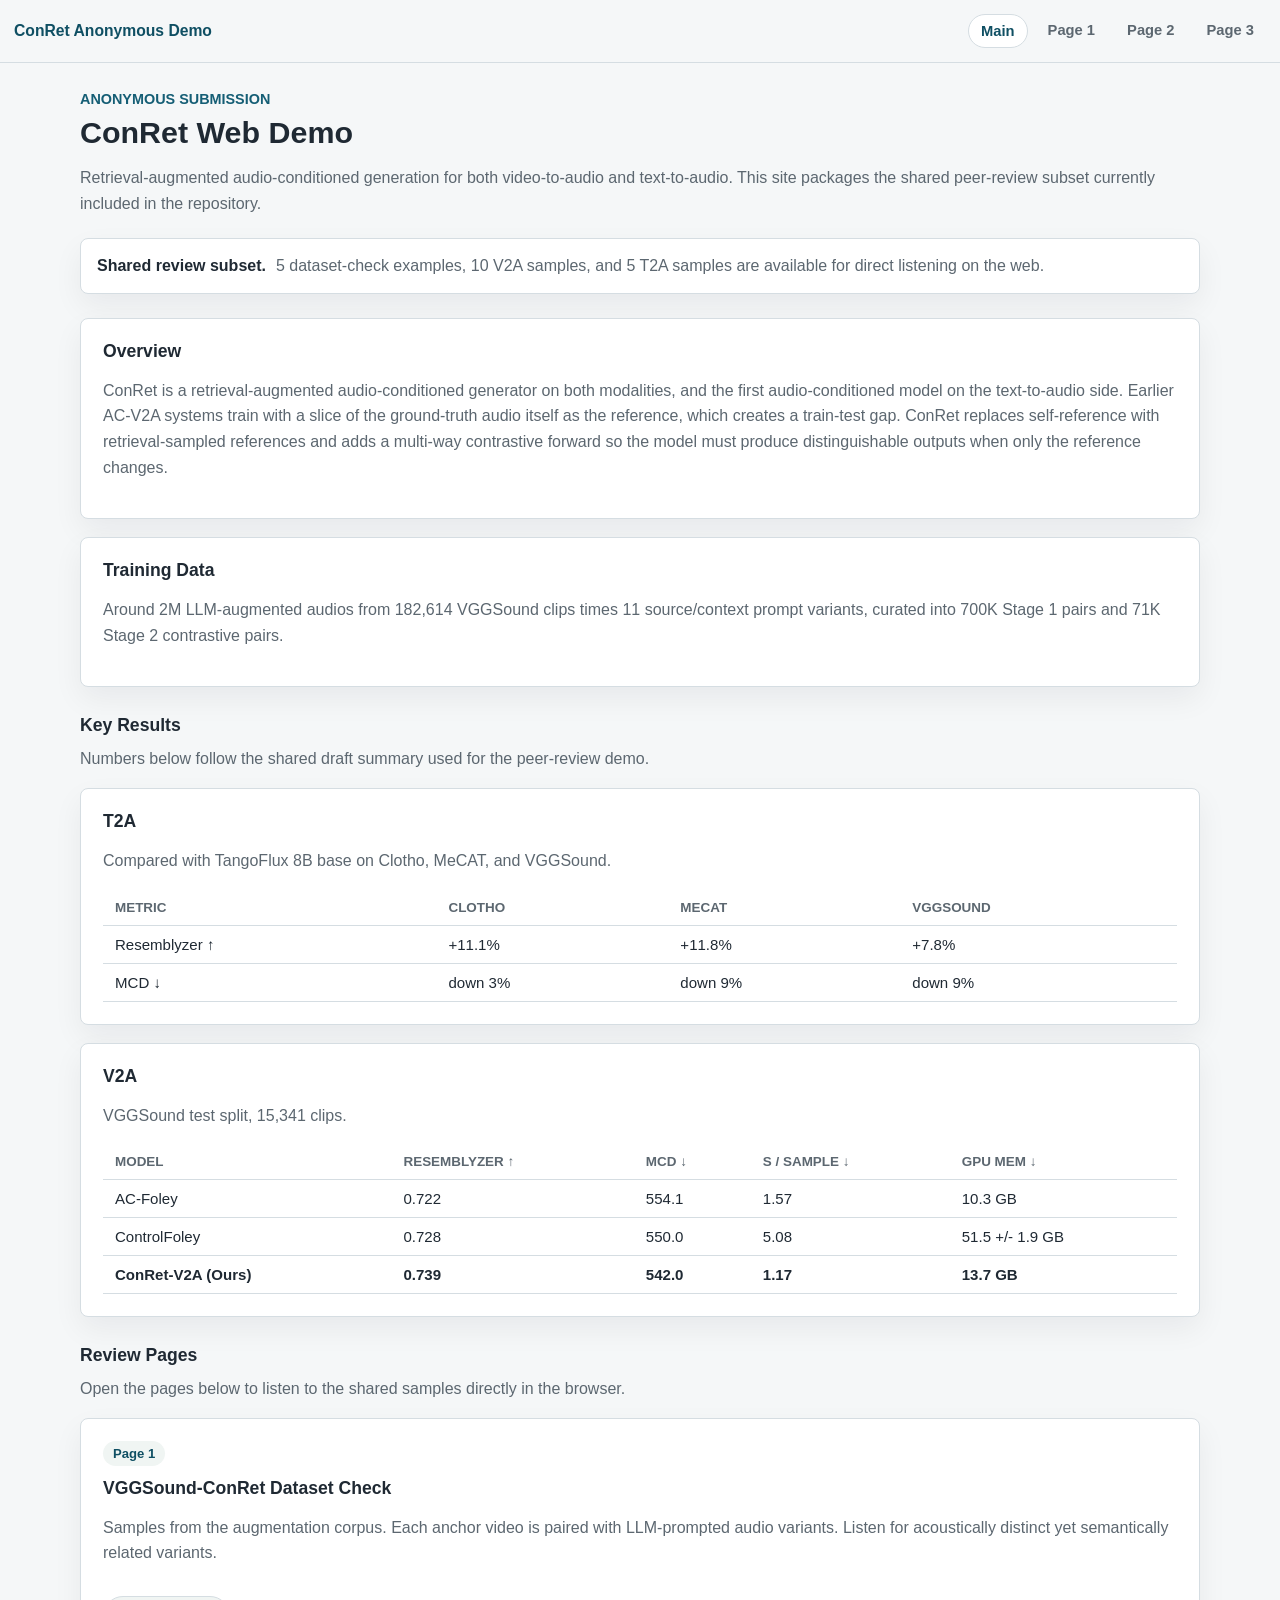
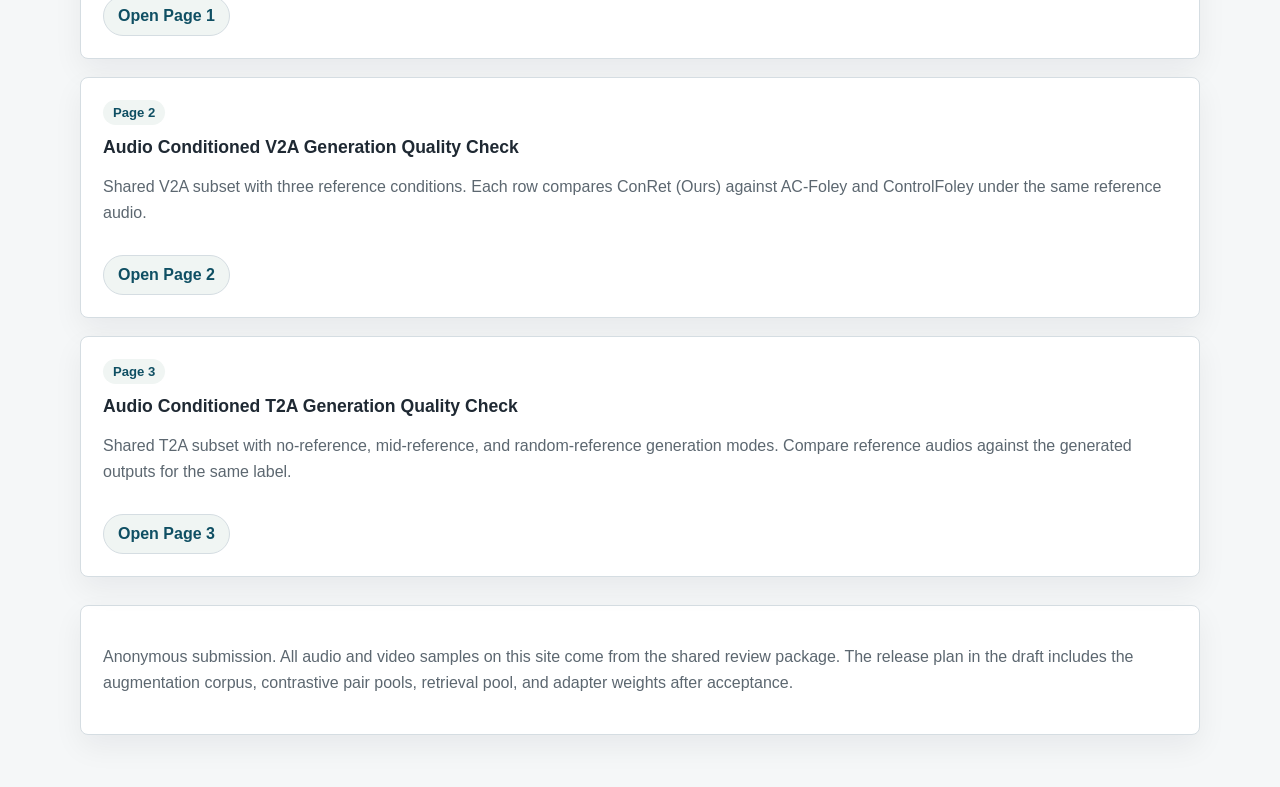
==== index.html @ dedebc04 "Refine scores and ConRet labels" ====
<!DOCTYPE html>
<html lang="en">
<head>
  <meta charset="UTF-8">
  <meta name="viewport" content="width=device-width, initial-scale=1.0">
  <title>ConRet Web Demo</title>
  <link rel="stylesheet" href="styles.css">
</head>
<body class="landing-page">
  <div class="site-shell">
    <header class="site-header">
      <div class="site-header-inner">
        <a class="brand-link" href="index.html">ConRet Anonymous Demo</a>
        <nav class="site-nav" aria-label="Main navigation">
          <a class="is-active" href="index.html">Main</a>
          <a href="page1.html">Page 1</a>
          <a href="page2.html">Page 2</a>
          <a href="page3.html">Page 3</a>
        </nav>
      </div>
    </header>

    <main class="landing-main">
      <section class="landing-hero">
        <p class="page-kicker">Anonymous Submission</p>
        <h1>ConRet Web Demo</h1>
        <p class="hero-copy">
          Retrieval-augmented audio-conditioned generation for both video-to-audio and text-to-audio.
          This site packages the shared peer-review subset currently included in the repository.
        </p>
      </section>

      <section class="notice-band">
        <strong>Shared review subset.</strong>
        <span>5 dataset-check examples, 10 V2A samples, and 5 T2A samples are available for direct listening on the web.</span>
      </section>

      <section class="landing-grid">
        <article class="info-panel">
          <h2>Overview</h2>
          <p>
            ConRet is a retrieval-augmented audio-conditioned generator on both modalities, and the first
            audio-conditioned model on the text-to-audio side. Earlier AC-V2A systems train with a slice of
            the ground-truth audio itself as the reference, which creates a train-test gap. ConRet replaces
            self-reference with retrieval-sampled references and adds a multi-way contrastive forward so the
            model must produce distinguishable outputs when only the reference changes.
          </p>
        </article>

        <article class="info-panel">
          <h2>Training Data</h2>
          <p>
            Around 2M LLM-augmented audios from 182,614 VGGSound clips times 11 source/context prompt variants,
            curated into 700K Stage 1 pairs and 71K Stage 2 contrastive pairs.
          </p>
        </article>
      </section>

      <section class="results-section">
        <div class="section-head">
          <h2>Key Results</h2>
          <p>Numbers below follow the shared draft summary used for the peer-review demo.</p>
        </div>

        <div class="results-grid">
          <article class="result-panel">
            <h3>T2A</h3>
            <p class="section-note">Compared with TangoFlux 8B base on Clotho, MeCAT, and VGGSound.</p>
            <div class="table-wrap">
              <table>
                <thead>
                  <tr>
                    <th>Metric</th>
                    <th>Clotho</th>
                    <th>MeCAT</th>
                    <th>VGGSound</th>
                  </tr>
                </thead>
                <tbody>
                  <tr>
                    <td>Resemblyzer ↑</td>
                    <td>+11.1%</td>
                    <td>+11.8%</td>
                    <td>+7.8%</td>
                  </tr>
                  <tr>
                    <td>MCD ↓</td>
                    <td>down 3%</td>
                    <td>down 9%</td>
                    <td>down 9%</td>
                  </tr>
                </tbody>
              </table>
            </div>
          </article>

          <article class="result-panel">
            <h3>V2A</h3>
            <p class="section-note">VGGSound test split, 15,341 clips.</p>
            <div class="table-wrap">
              <table>
                <thead>
                  <tr>
                    <th>Model</th>
                    <th>Resemblyzer ↑</th>
                    <th>MCD ↓</th>
                    <th>s / sample ↓</th>
                    <th>GPU mem ↓</th>
                  </tr>
                </thead>
                <tbody>
                  <tr>
                    <td>AC-Foley</td>
                    <td>0.722</td>
                    <td>554.1</td>
                    <td>1.57</td>
                    <td>10.3 GB</td>
                  </tr>
                  <tr>
                    <td>ControlFoley</td>
                    <td>0.728</td>
                    <td>550.0</td>
                    <td>5.08</td>
                    <td>51.5 +/- 1.9 GB</td>
                  </tr>
                  <tr>
                    <td><strong>ConRet-V2A (Ours)</strong></td>
                    <td><strong>0.739</strong></td>
                    <td><strong>542.0</strong></td>
                    <td><strong>1.17</strong></td>
                    <td><strong>13.7 GB</strong></td>
                  </tr>
                </tbody>
              </table>
            </div>
          </article>
        </div>
      </section>

      <section class="pages-section">
        <div class="section-head">
          <h2>Review Pages</h2>
          <p>Open the pages below to listen to the shared samples directly in the browser.</p>
        </div>

        <div class="page-card-grid">
          <article class="page-card">
            <span class="panel-tag">Page 1</span>
            <h3>VGGSound-ConRet Dataset Check</h3>
            <p>
              Samples from the augmentation corpus. Each anchor video is paired with LLM-prompted audio variants.
              Listen for acoustically distinct yet semantically related variants.
            </p>
            <a class="demo-link" href="page1.html">Open Page 1</a>
          </article>

          <article class="page-card">
            <span class="panel-tag">Page 2</span>
            <h3>Audio Conditioned V2A Generation Quality Check</h3>
            <p>
              Shared V2A subset with three reference conditions. Each row compares ConRet (Ours) against
              AC-Foley and ControlFoley under the same reference audio.
            </p>
            <a class="demo-link" href="page2.html">Open Page 2</a>
          </article>

          <article class="page-card">
            <span class="panel-tag">Page 3</span>
            <h3>Audio Conditioned T2A Generation Quality Check</h3>
            <p>
              Shared T2A subset with no-reference, mid-reference, and random-reference generation modes.
              Compare reference audios against the generated outputs for the same label.
            </p>
            <a class="demo-link" href="page3.html">Open Page 3</a>
          </article>
        </div>
      </section>

      <section class="footnote-section">
        <p>
          Anonymous submission. All audio and video samples on this site come from the shared review package.
          The release plan in the draft includes the augmentation corpus, contrastive pair pools, retrieval pool,
          and adapter weights after acceptance.
        </p>
      </section>
    </main>
  </div>
</body>
</html>
---- styles.css ----
:root {
  --bg: #f5f7f8;
  --surface: #ffffff;
  --surface-soft: #f0f5f3;
  --surface-alt: #fbf7f0;
  --text: #1f2933;
  --muted: #5c6770;
  --line: #d5dde2;
  --accent: #155e75;
  --accent-strong: #0f4f63;
  --ref-tint: #eef6f1;
  --gen-tint: #fcf5ea;
  --shadow: 0 12px 30px rgba(15, 23, 32, 0.06);
  --radius: 8px;
  --page-width: 1420px;
  --landing-width: 1120px;
}

* {
  box-sizing: border-box;
}

body {
  margin: 0;
  background: var(--bg);
  color: var(--text);
  font-family: Inter, "Segoe UI", Arial, sans-serif;
}

a {
  color: inherit;
}

.site-shell {
  min-height: 100vh;
}

.site-header {
  border-bottom: 1px solid var(--line);
  background: rgba(245, 247, 248, 0.97);
}

.site-header-inner {
  width: min(var(--page-width), calc(100vw - 28px));
  margin: 0 auto;
  display: flex;
  align-items: center;
  justify-content: space-between;
  gap: 16px;
  padding: 14px 0;
}

.brand-link {
  text-decoration: none;
  font-size: 0.98rem;
  font-weight: 700;
  color: var(--accent-strong);
}

.site-nav {
  display: flex;
  gap: 8px;
  flex-wrap: wrap;
}

.site-nav a {
  text-decoration: none;
  padding: 8px 12px;
  border-radius: 999px;
  color: var(--muted);
  font-size: 0.92rem;
  font-weight: 600;
}

.site-nav a.is-active {
  background: var(--surface);
  color: var(--accent-strong);
  border: 1px solid var(--line);
}

.landing-main {
  width: min(var(--landing-width), calc(100vw - 28px));
  margin: 0 auto;
  padding: 28px 0 52px;
}

.landing-hero h1,
.page-intro h1 {
  margin: 8px 0 0;
  font-size: clamp(1.9rem, 2vw, 2.5rem);
  line-height: 1.12;
}

.page-kicker {
  margin: 0;
  color: var(--accent);
  font-size: 0.9rem;
  font-weight: 700;
  text-transform: uppercase;
}

.hero-copy,
.page-description,
.section-head p,
.info-panel p,
.page-card p,
.footnote-section p,
.notice-band span,
.section-note {
  color: var(--muted);
  line-height: 1.6;
}

.notice-band {
  display: flex;
  gap: 10px;
  align-items: baseline;
  padding: 14px 16px;
  margin-top: 22px;
  border: 1px solid var(--line);
  border-radius: var(--radius);
  background: var(--surface);
  box-shadow: var(--shadow);
}

.landing-grid,
.page-card-grid,
.results-grid {
  display: grid;
  gap: 18px;
}

.landing-grid {
  grid-template-columns: 1fr;
  margin-top: 24px;
}

.info-panel,
.result-panel,
.page-card,
.footnote-section {
  padding: 22px;
  border: 1px solid var(--line);
  border-radius: var(--radius);
  background: var(--surface);
  box-shadow: var(--shadow);
}

.info-panel h2,
.section-head h2,
.result-panel h3,
.page-card h3,
.audio-group-head h3 {
  margin: 0 0 10px;
  font-size: 1.1rem;
}

.results-section,
.pages-section,
.footnote-section {
  margin-top: 28px;
}

.section-head {
  margin-bottom: 16px;
}

.section-head p {
  margin: 0;
}

.results-grid {
  grid-template-columns: 1fr;
}

.table-wrap {
  overflow-x: auto;
}

table {
  width: 100%;
  border-collapse: collapse;
  font-size: 0.94rem;
}

th,
td {
  text-align: left;
  padding: 10px 12px;
  border-bottom: 1px solid var(--line);
}

th {
  color: var(--muted);
  font-size: 0.84rem;
  text-transform: uppercase;
}

.page-card-grid {
  grid-template-columns: 1fr;
}

.panel-tag {
  display: inline-flex;
  align-items: center;
  justify-content: center;
  padding: 5px 10px;
  border-radius: 999px;
  background: var(--surface-soft);
  color: var(--accent-strong);
  font-size: 0.82rem;
  font-weight: 700;
  margin-bottom: 12px;
}

.demo-link {
  display: inline-flex;
  align-items: center;
  justify-content: center;
  margin-top: 14px;
  padding: 10px 14px;
  border-radius: 999px;
  border: 1px solid var(--line);
  background: var(--surface-soft);
  text-decoration: none;
  font-weight: 700;
  color: var(--accent-strong);
}

.detail-main {
  width: min(var(--page-width), calc(100vw - 28px));
  margin: 0 auto;
  padding: 22px 0 44px;
}

.page-intro {
  margin-bottom: 18px;
}

.sample-list {
  display: grid;
  gap: 18px;
}

.sample-block {
  padding: 18px;
  border: 1px solid var(--line);
  border-radius: var(--radius);
  background: var(--surface);
  box-shadow: var(--shadow);
}

.sample-head {
  margin-bottom: 14px;
}

.sample-index {
  display: inline-block;
  margin-bottom: 6px;
  color: var(--accent);
  font-size: 0.86rem;
  font-weight: 700;
  text-transform: uppercase;
}

.sample-title {
  margin: 0;
  font-size: 1.18rem;
}

.sample-subtitle {
  margin: 8px 0 0;
  color: var(--muted);
  line-height: 1.5;
}

.sample-grid {
  display: grid;
  gap: 12px;
}

.sample-scroll {
  overflow-x: auto;
  overflow-y: hidden;
  padding-bottom: 6px;
}

.v2a-compare {
  display: grid;
  grid-template-columns: 180px repeat(4, minmax(0, 1fr));
  gap: 12px;
  min-width: 1380px;
}

.v2a-head-spacer {
  min-height: 1px;
}

.matrix-head-cell {
  padding: 10px 12px;
  border: 1px solid var(--line);
  border-radius: var(--radius);
  background: var(--surface-soft);
  color: var(--accent-strong);
  font-size: 0.88rem;
  font-weight: 700;
  text-align: center;
}

.v2a-row-label {
  display: flex;
  align-items: center;
  justify-content: center;
  padding: 12px;
  border: 1px solid var(--line);
  border-radius: var(--radius);
  background: var(--surface-soft);
  color: var(--accent-strong);
  font-size: 0.9rem;
  font-weight: 700;
  text-align: center;
}

.grid-2 {
  grid-template-columns: repeat(2, minmax(0, 1fr));
  min-width: 720px;
}

.grid-3 {
  grid-template-columns: repeat(3, minmax(0, 1fr));
  min-width: 1020px;
}

.grid-4 {
  grid-template-columns: repeat(4, minmax(0, 1fr));
  min-width: 1120px;
}

.grid-3-wide {
  grid-template-columns: repeat(3, minmax(0, 1fr));
  min-width: 1020px;
}

.media-panel {
  padding: 14px;
  border: 1px solid var(--line);
  border-radius: var(--radius);
  background: #fcfdfd;
}

.media-panel.ref-panel {
  background: var(--ref-tint);
}

.media-panel.gen-panel {
  background: var(--gen-tint);
}

.media-panel strong {
  display: block;
  margin-top: 8px;
  font-size: 0.96rem;
}

.meta-list {
  display: grid;
  gap: 6px;
  margin-top: 10px;
}

.meta-row {
  font-size: 0.9rem;
  line-height: 1.45;
  color: var(--muted);
}

.meta-row span {
  color: var(--text);
  font-weight: 600;
}

.media-panel video,
.media-panel audio {
  display: block;
  width: 100%;
  margin-top: 12px;
  border-radius: 6px;
  background: #101417;
}

.media-panel video {
  aspect-ratio: 16 / 9;
  object-fit: contain;
}

.bare-media-cell {
  display: flex;
  align-items: center;
  justify-content: center;
}

.bare-media-cell audio,
.bare-media-cell video {
  margin-top: 0;
}

.piano-panel video {
  height: 188px;
}

.v2a-panel video {
  height: 144px;
}

.audio-group {
  margin-top: 16px;
}

.audio-group-head {
  display: flex;
  align-items: baseline;
  justify-content: space-between;
  gap: 12px;
  margin-bottom: 10px;
}

.audio-group-head p {
  margin: 0;
  color: var(--muted);
  font-size: 0.92rem;
}

.t2a-pair-list {
  display: grid;
  gap: 14px;
  min-width: 1040px;
}

.t2a-pair-row {
  display: grid;
  grid-template-columns: 180px minmax(0, 1fr) minmax(0, 1fr);
  gap: 12px;
  align-items: stretch;
}

.t2a-pair-label {
  display: flex;
  align-items: center;
  justify-content: center;
  padding: 12px;
  border: 1px solid var(--line);
  border-radius: var(--radius);
  background: var(--surface-soft);
  color: var(--accent-strong);
  font-size: 0.9rem;
  font-weight: 700;
  text-align: center;
}

.state-message {
  padding: 28px;
  border: 1px solid var(--line);
  border-radius: var(--radius);
  background: var(--surface);
  color: var(--muted);
  text-align: center;
}

.state-message.is-error {
  color: #a33f28;
  background: #fff6f0;
}

.empty-media {
  margin-top: 12px;
  padding: 12px;
  border-radius: 6px;
  background: #fff6ef;
  color: #9b572c;
  font-size: 0.9rem;
  line-height: 1.45;
}

@media (max-width: 760px) {
  .site-header-inner {
    flex-direction: column;
    align-items: flex-start;
  }

  .site-nav {
    width: 100%;
  }

  .site-nav a {
    flex: 1 1 auto;
    text-align: center;
  }

  .notice-band {
    flex-direction: column;
    align-items: flex-start;
  }
}
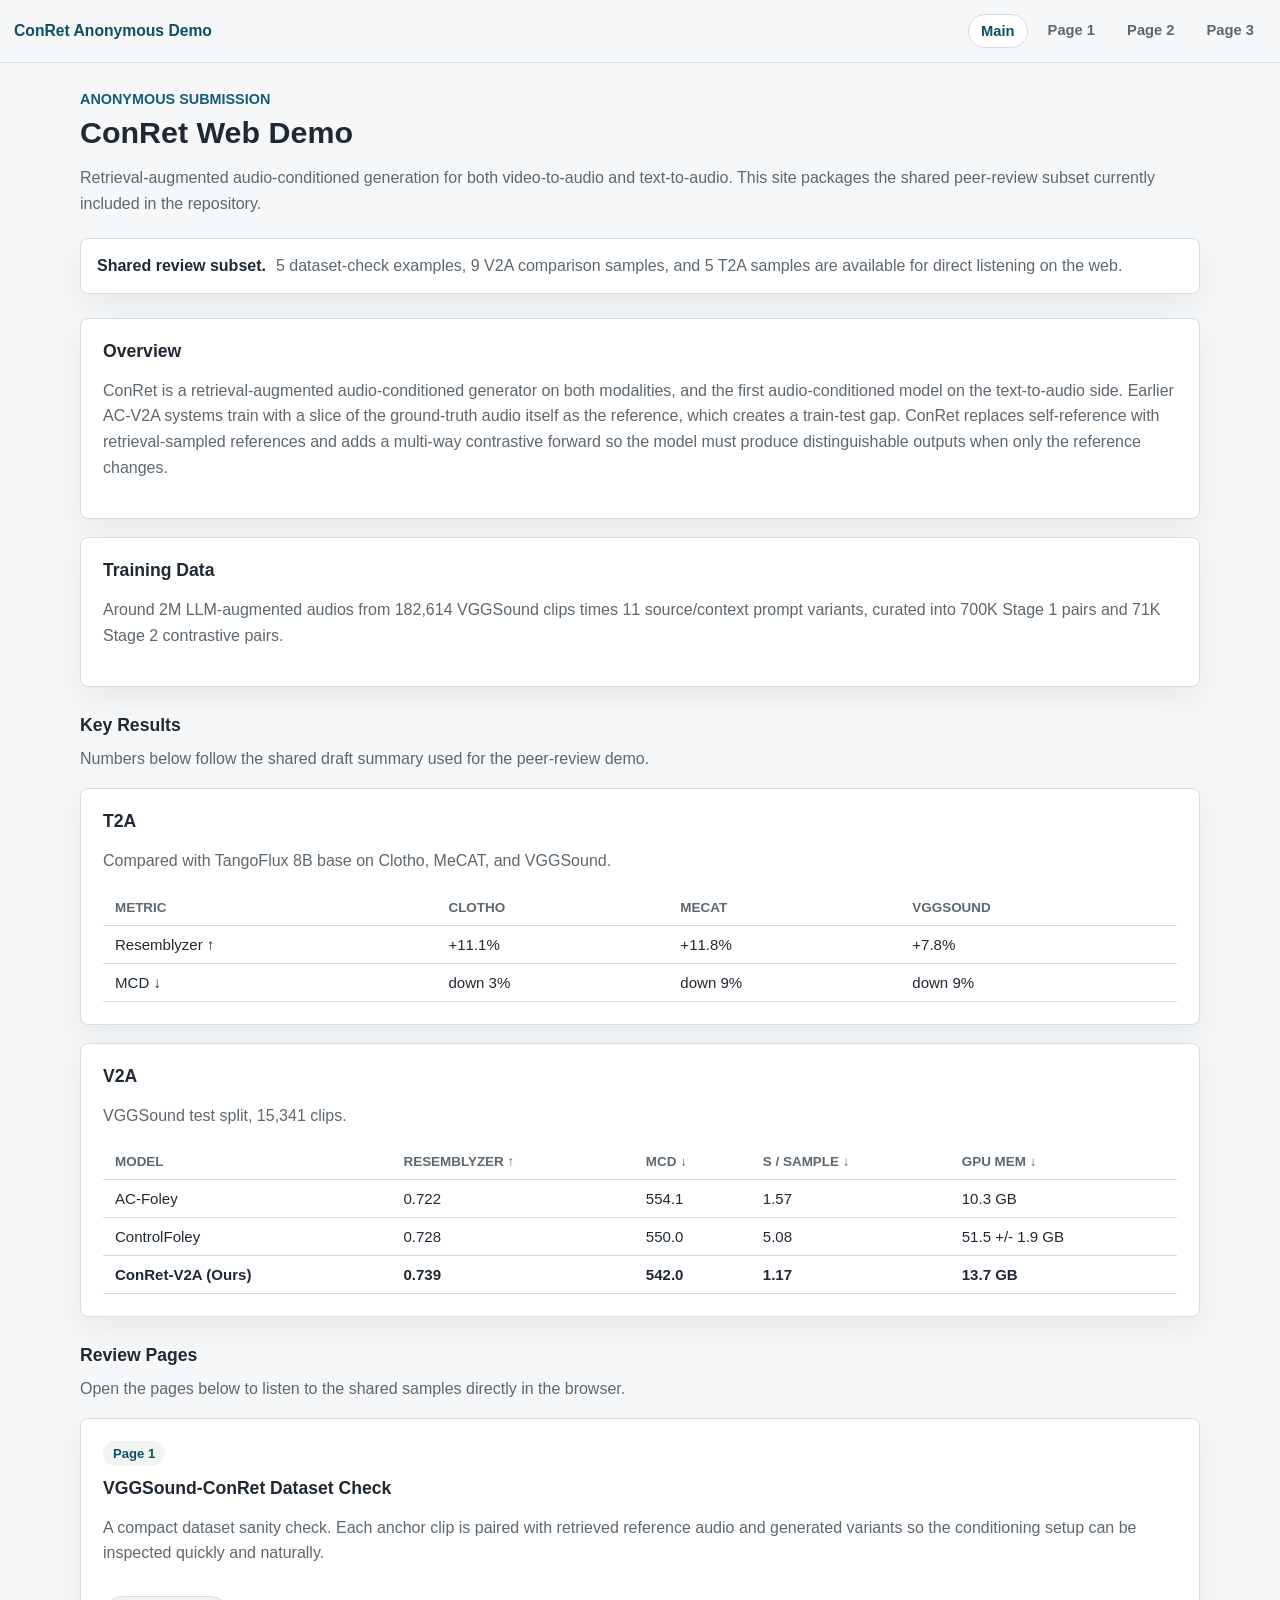
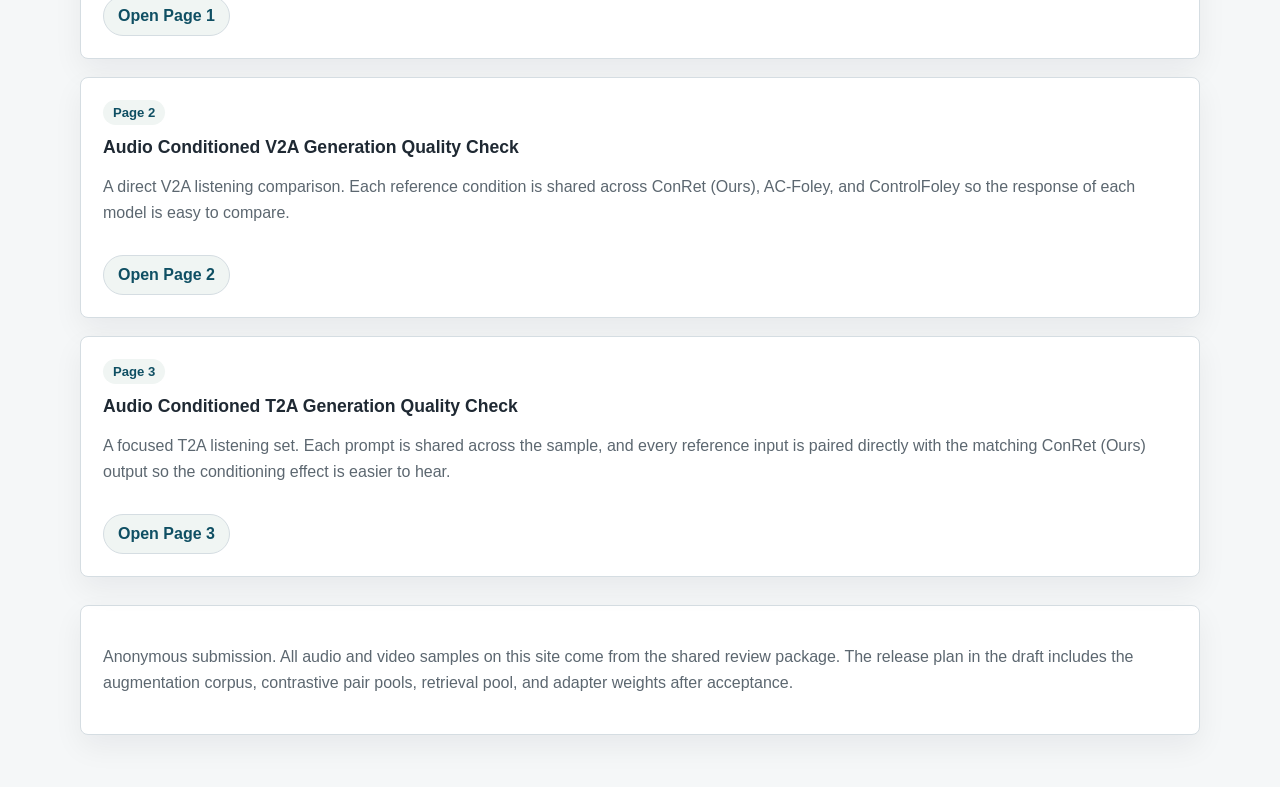
==== commit 7a891844: "Refine demo copy and V2A sample layout" ====
--- a/index.html
+++ b/index.html
@@ -32,7 +32,7 @@
 
       <section class="notice-band">
         <strong>Shared review subset.</strong>
-        <span>5 dataset-check examples, 10 V2A samples, and 5 T2A samples are available for direct listening on the web.</span>
+        <span>5 dataset-check examples, 9 V2A comparison samples, and 5 T2A samples are available for direct listening on the web.</span>
       </section>
 
       <section class="landing-grid">
@@ -78,13 +78,13 @@
                 </thead>
                 <tbody>
                   <tr>
-                    <td>Resemblyzer ↑</td>
+                    <td>Resemblyzer &uarr;</td>
                     <td>+11.1%</td>
                     <td>+11.8%</td>
                     <td>+7.8%</td>
                   </tr>
                   <tr>
-                    <td>MCD ↓</td>
+                    <td>MCD &darr;</td>
                     <td>down 3%</td>
                     <td>down 9%</td>
                     <td>down 9%</td>
@@ -102,10 +102,10 @@
                 <thead>
                   <tr>
                     <th>Model</th>
-                    <th>Resemblyzer ↑</th>
-                    <th>MCD ↓</th>
-                    <th>s / sample ↓</th>
-                    <th>GPU mem ↓</th>
+                    <th>Resemblyzer &uarr;</th>
+                    <th>MCD &darr;</th>
+                    <th>s / sample &darr;</th>
+                    <th>GPU mem &darr;</th>
                   </tr>
                 </thead>
                 <tbody>
@@ -148,8 +148,8 @@
             <span class="panel-tag">Page 1</span>
             <h3>VGGSound-ConRet Dataset Check</h3>
             <p>
-              Samples from the augmentation corpus. Each anchor video is paired with LLM-prompted audio variants.
-              Listen for acoustically distinct yet semantically related variants.
+              A compact dataset sanity check. Each anchor clip is paired with retrieved reference audio and generated
+              variants so the conditioning setup can be inspected quickly and naturally.
             </p>
             <a class="demo-link" href="page1.html">Open Page 1</a>
           </article>
@@ -158,8 +158,8 @@
             <span class="panel-tag">Page 2</span>
             <h3>Audio Conditioned V2A Generation Quality Check</h3>
             <p>
-              Shared V2A subset with three reference conditions. Each row compares ConRet (Ours) against
-              AC-Foley and ControlFoley under the same reference audio.
+              A direct V2A listening comparison. Each reference condition is shared across ConRet (Ours), AC-Foley,
+              and ControlFoley so the response of each model is easy to compare.
             </p>
             <a class="demo-link" href="page2.html">Open Page 2</a>
           </article>
@@ -168,8 +168,8 @@
             <span class="panel-tag">Page 3</span>
             <h3>Audio Conditioned T2A Generation Quality Check</h3>
             <p>
-              Shared T2A subset with no-reference, mid-reference, and random-reference generation modes.
-              Compare reference audios against the generated outputs for the same label.
+              A focused T2A listening set. Each prompt is shared across the sample, and every reference input is paired
+              directly with the matching ConRet (Ours) output so the conditioning effect is easier to hear.
             </p>
             <a class="demo-link" href="page3.html">Open Page 3</a>
           </article>
--- a/styles.css
+++ b/styles.css
@@ -383,14 +383,36 @@
 .media-panel audio {
   display: block;
   width: 100%;
+  border-radius: 6px;
+}
+
+.media-panel video {
   margin-top: 12px;
-  border-radius: 6px;
-  background: #101417;
-}
-
-.media-panel video {
   aspect-ratio: 16 / 9;
   object-fit: contain;
+  background: #e7edf0;
+}
+
+.audio-shell {
+  width: 100%;
+  margin-top: 12px;
+  background: #ffffff;
+  border: 1px solid var(--line);
+  border-radius: 999px;
+  overflow: hidden;
+}
+
+.media-panel audio {
+  margin-top: 0;
+  border: 0;
+  border-radius: 0;
+  background: #ffffff;
+}
+
+.media-panel audio::-webkit-media-controls-enclosure,
+.media-panel audio::-webkit-media-controls-panel {
+  background: #ffffff;
+  border-radius: 999px;
 }
 
 .bare-media-cell {
@@ -401,6 +423,10 @@
 
 .bare-media-cell audio,
 .bare-media-cell video {
+  margin-top: 0;
+}
+
+.bare-media-cell .audio-shell {
   margin-top: 0;
 }
 
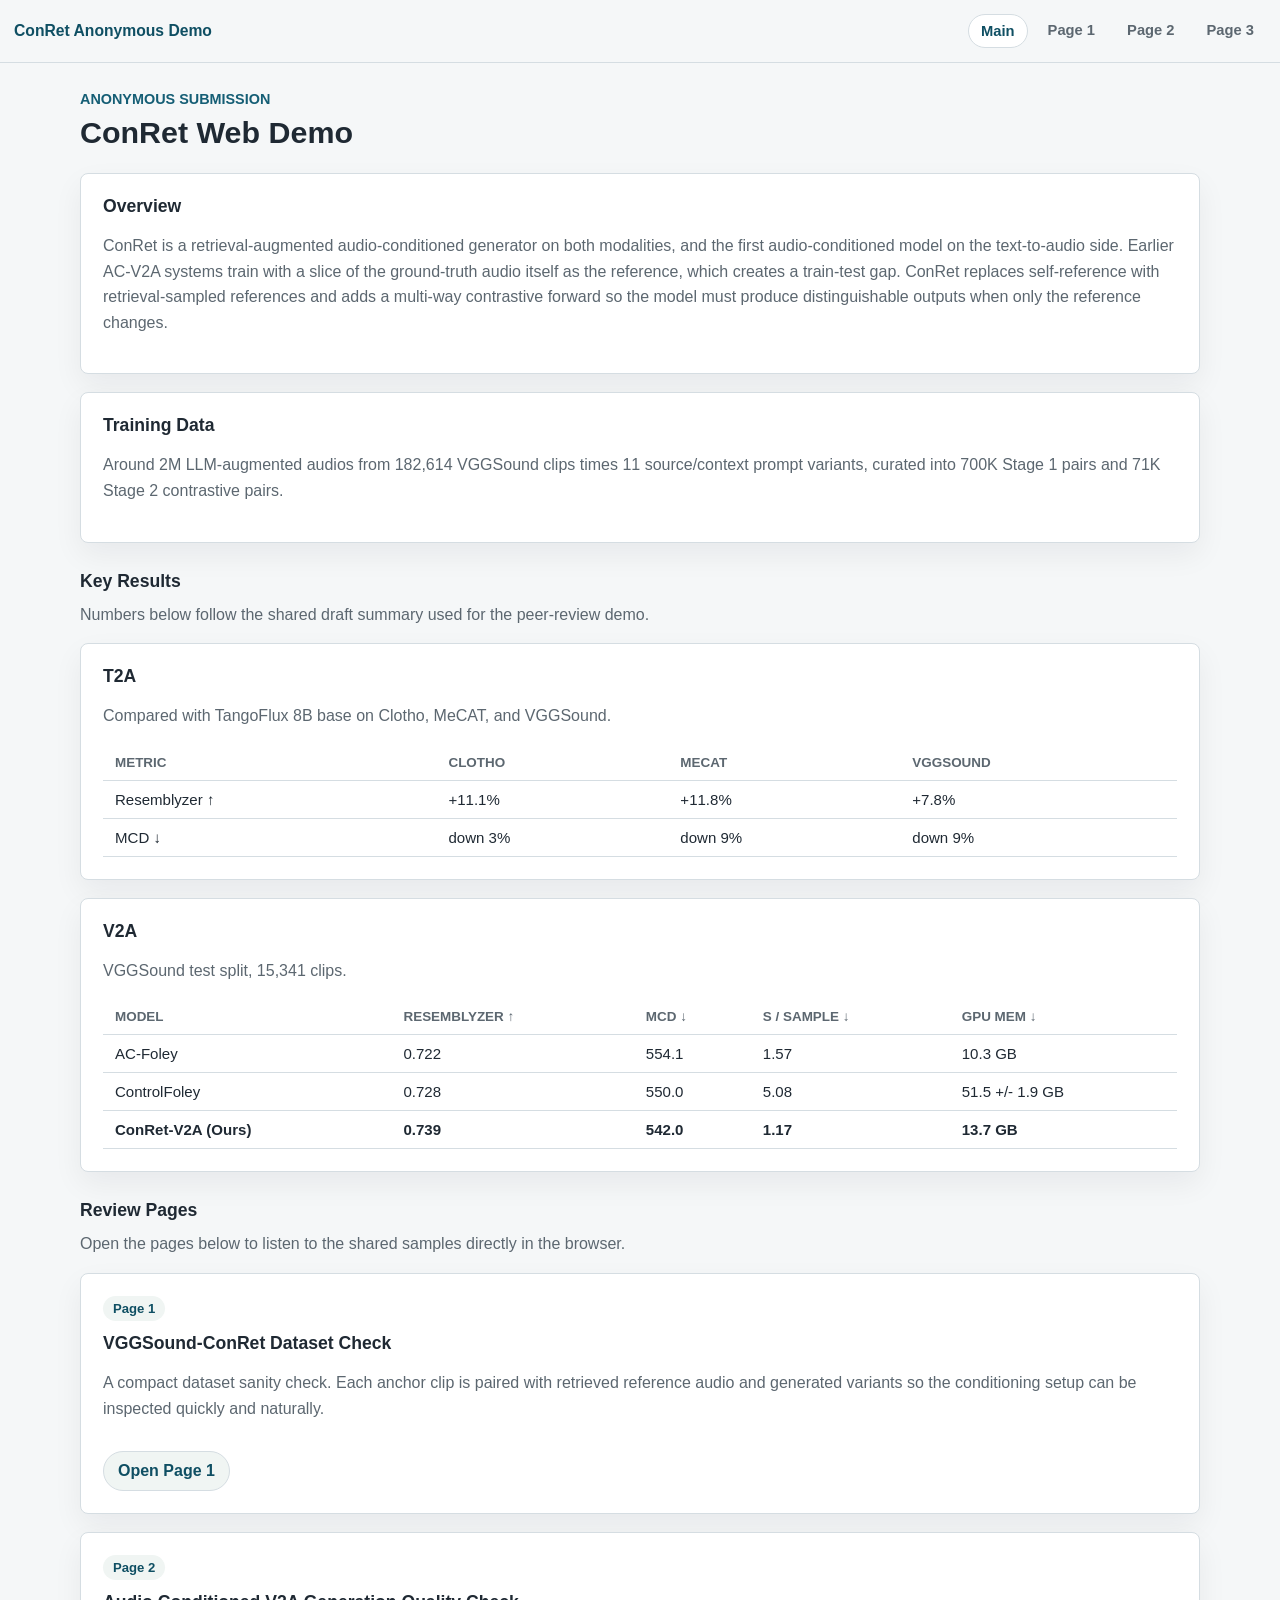
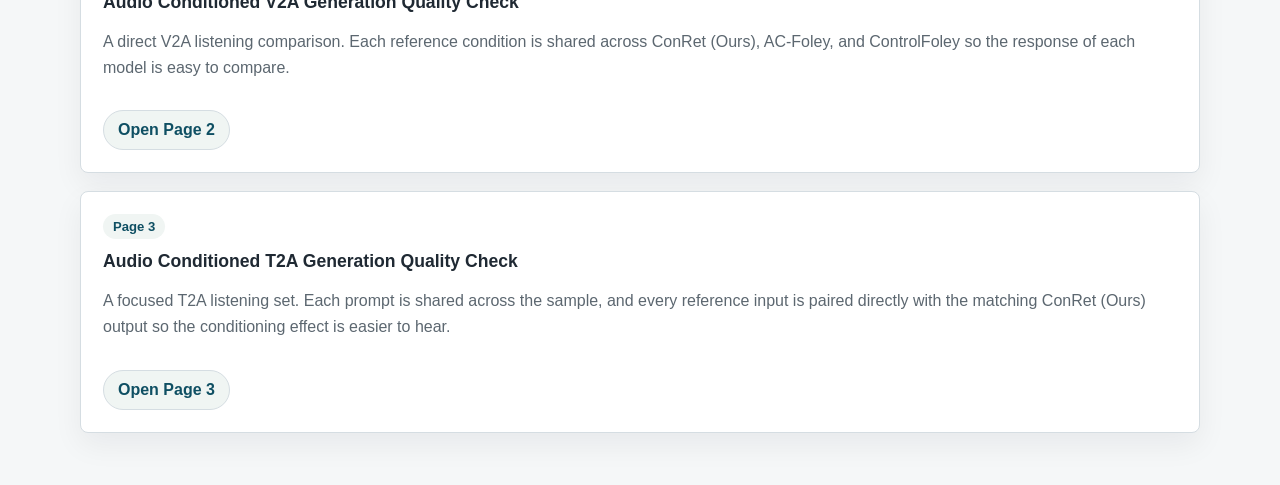
==== commit 3ebdd95d: "Trim main page intro copy" ====
--- a/index.html
+++ b/index.html
@@ -24,15 +24,6 @@
       <section class="landing-hero">
         <p class="page-kicker">Anonymous Submission</p>
         <h1>ConRet Web Demo</h1>
-        <p class="hero-copy">
-          Retrieval-augmented audio-conditioned generation for both video-to-audio and text-to-audio.
-          This site packages the shared peer-review subset currently included in the repository.
-        </p>
-      </section>
-
-      <section class="notice-band">
-        <strong>Shared review subset.</strong>
-        <span>5 dataset-check examples, 9 V2A comparison samples, and 5 T2A samples are available for direct listening on the web.</span>
       </section>
 
       <section class="landing-grid">
@@ -176,13 +167,6 @@
         </div>
       </section>
 
-      <section class="footnote-section">
-        <p>
-          Anonymous submission. All audio and video samples on this site come from the shared review package.
-          The release plan in the draft includes the augmentation corpus, contrastive pair pools, retrieval pool,
-          and adapter weights after acceptance.
-        </p>
-      </section>
     </main>
   </div>
 </body>
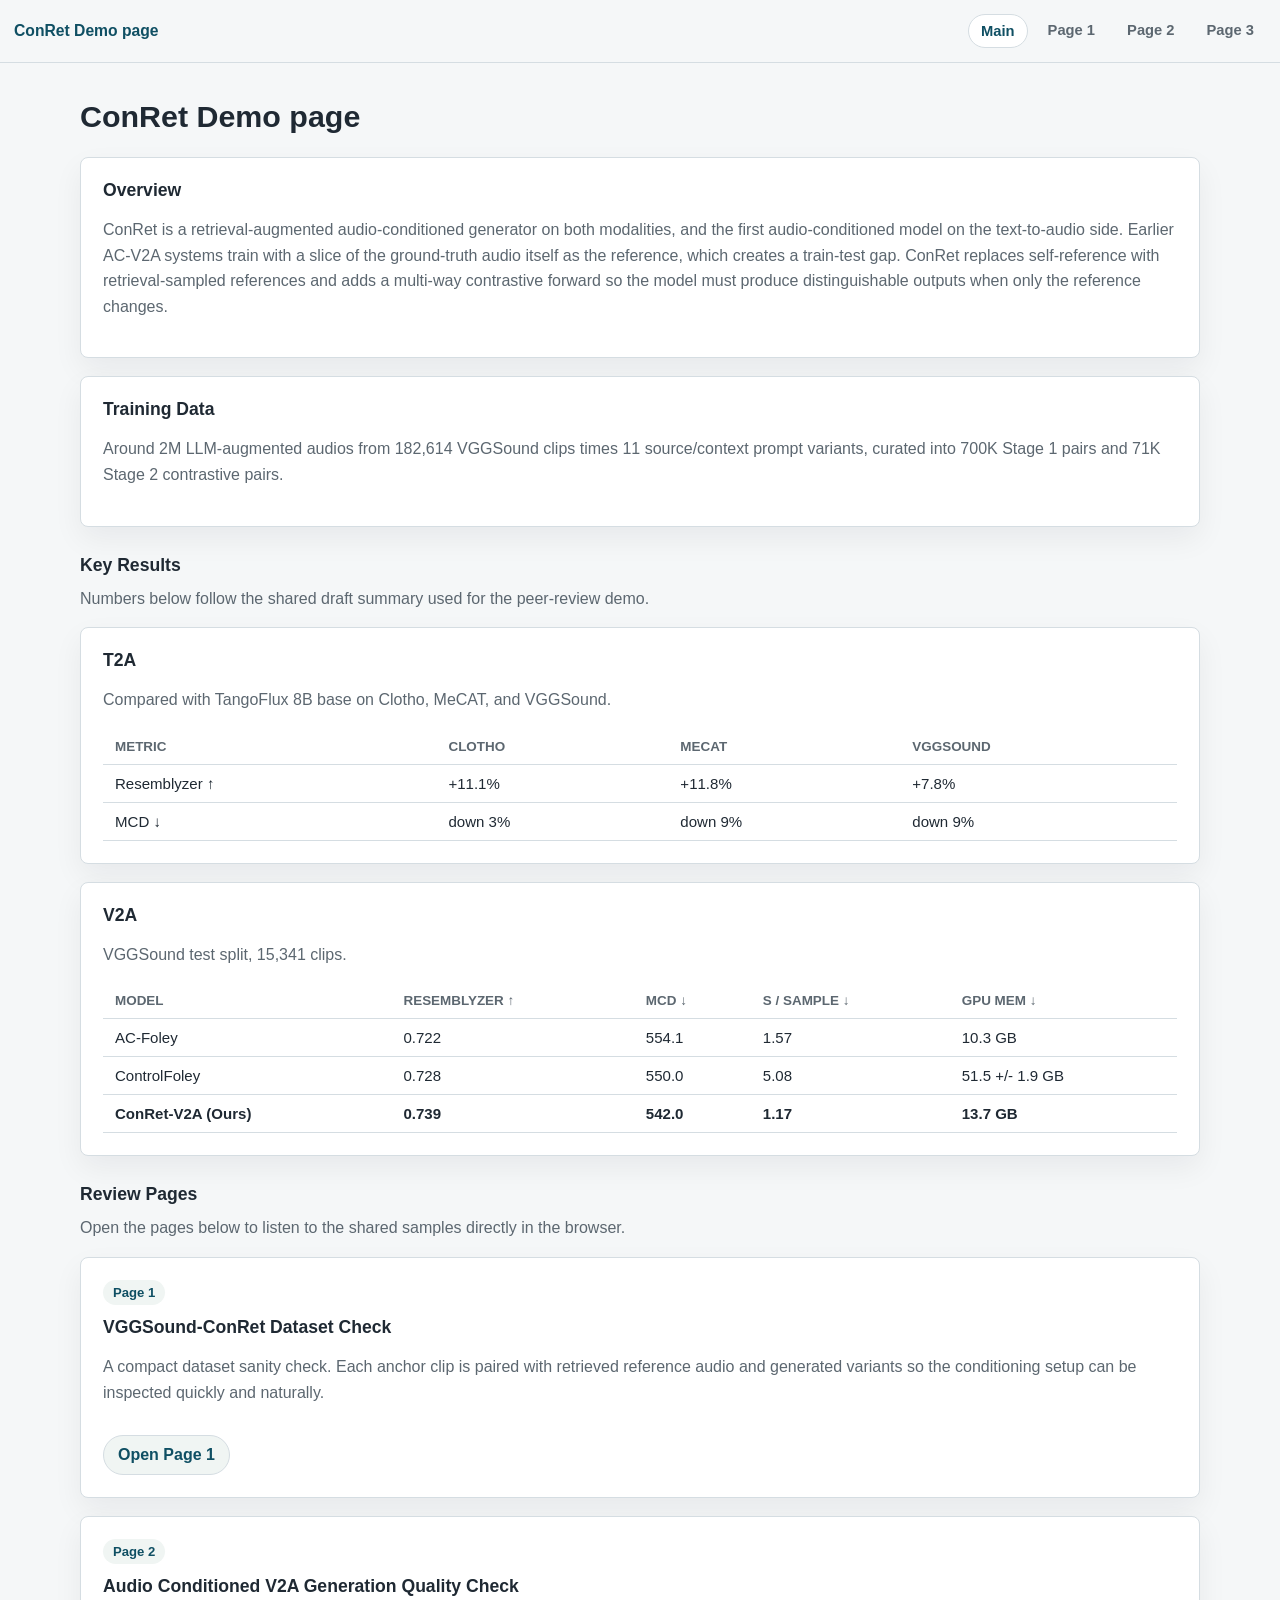
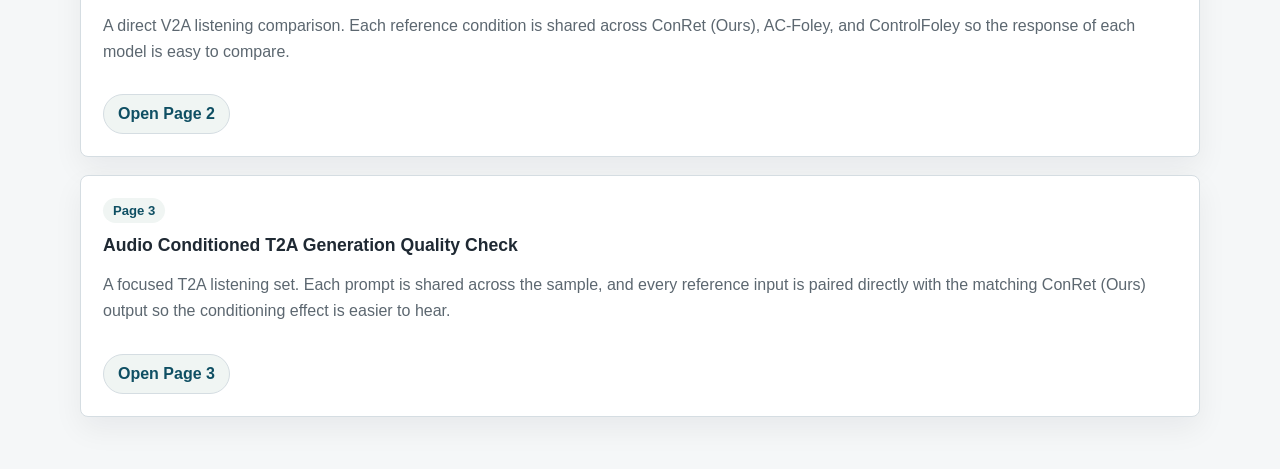
==== commit d2e1ae44: "Remove anonymous branding from demo" ====
--- a/index.html
+++ b/index.html
@@ -3,14 +3,14 @@
 <head>
   <meta charset="UTF-8">
   <meta name="viewport" content="width=device-width, initial-scale=1.0">
-  <title>ConRet Web Demo</title>
+  <title>ConRet Demo page</title>
   <link rel="stylesheet" href="styles.css">
 </head>
 <body class="landing-page">
   <div class="site-shell">
     <header class="site-header">
       <div class="site-header-inner">
-        <a class="brand-link" href="index.html">ConRet Anonymous Demo</a>
+        <a class="brand-link" href="index.html">ConRet Demo page</a>
         <nav class="site-nav" aria-label="Main navigation">
           <a class="is-active" href="index.html">Main</a>
           <a href="page1.html">Page 1</a>
@@ -22,8 +22,7 @@
 
     <main class="landing-main">
       <section class="landing-hero">
-        <p class="page-kicker">Anonymous Submission</p>
-        <h1>ConRet Web Demo</h1>
+        <h1>ConRet Demo page</h1>
       </section>
 
       <section class="landing-grid">
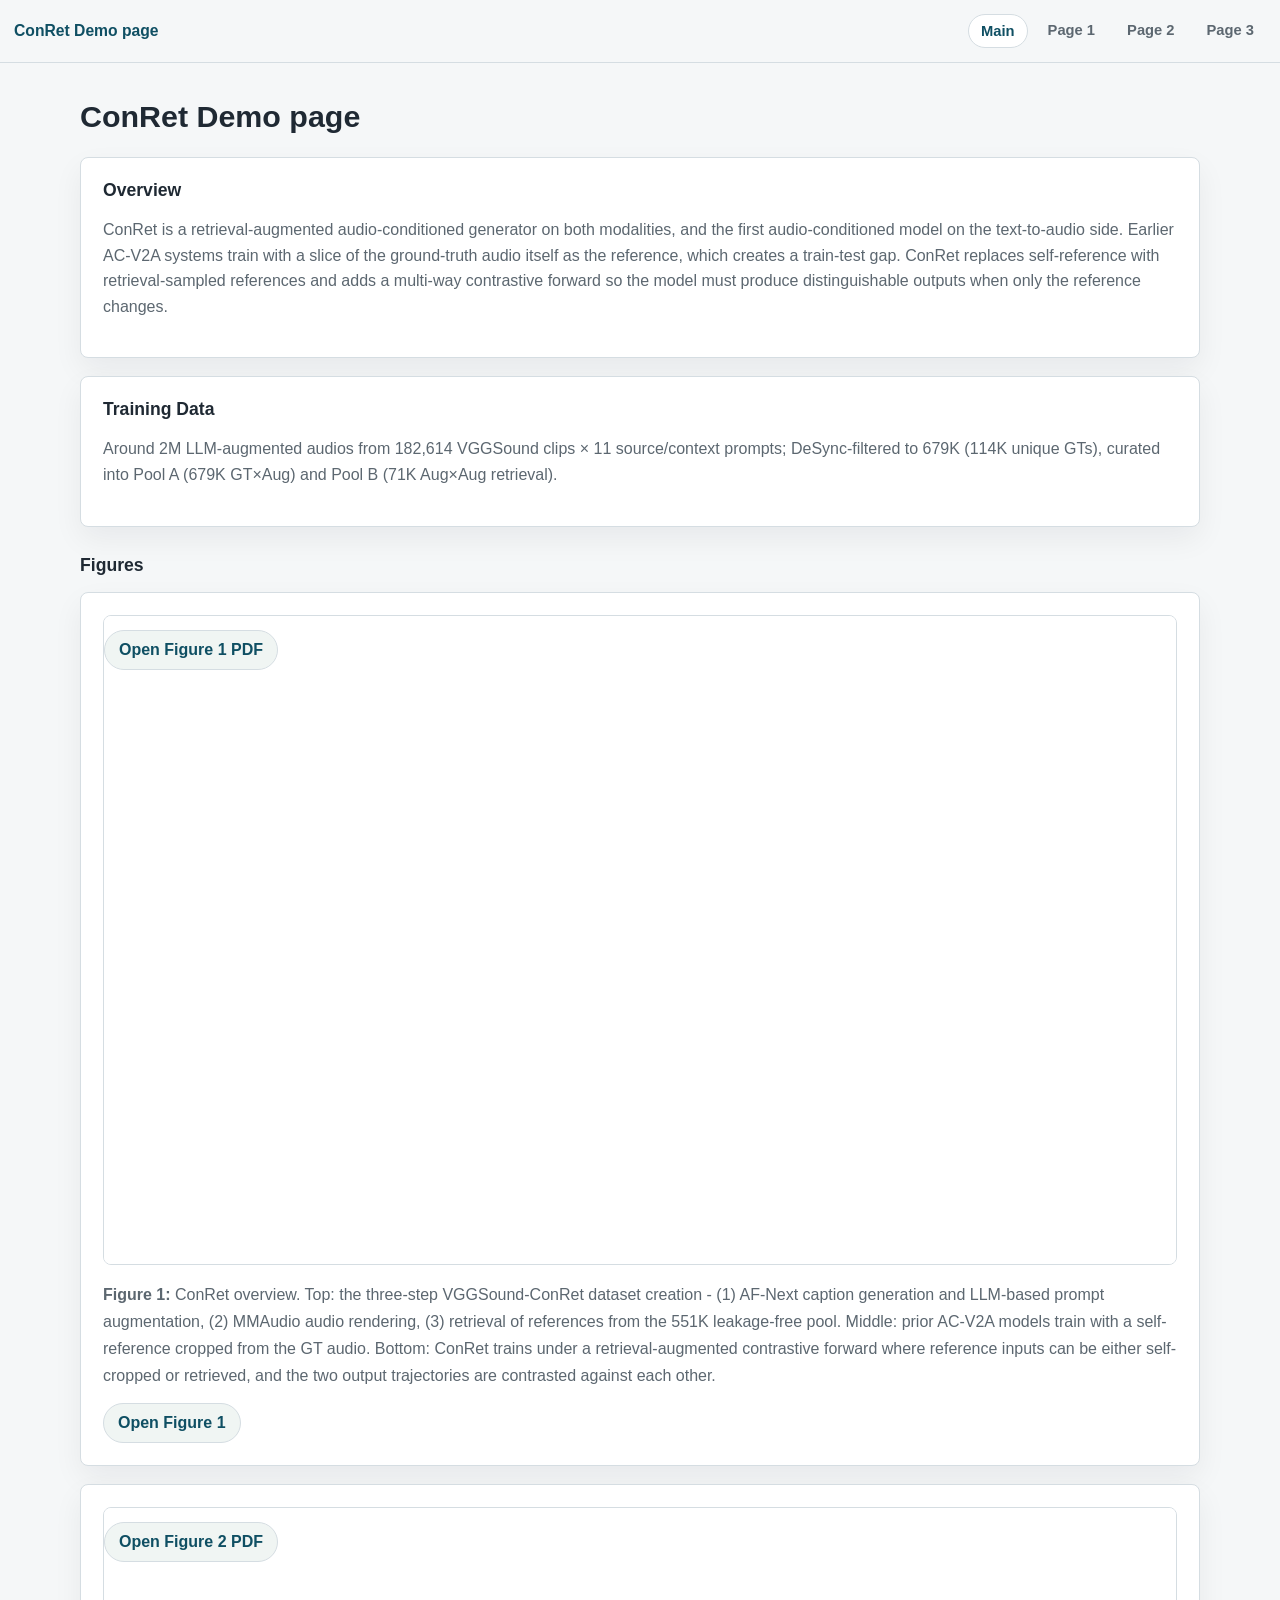
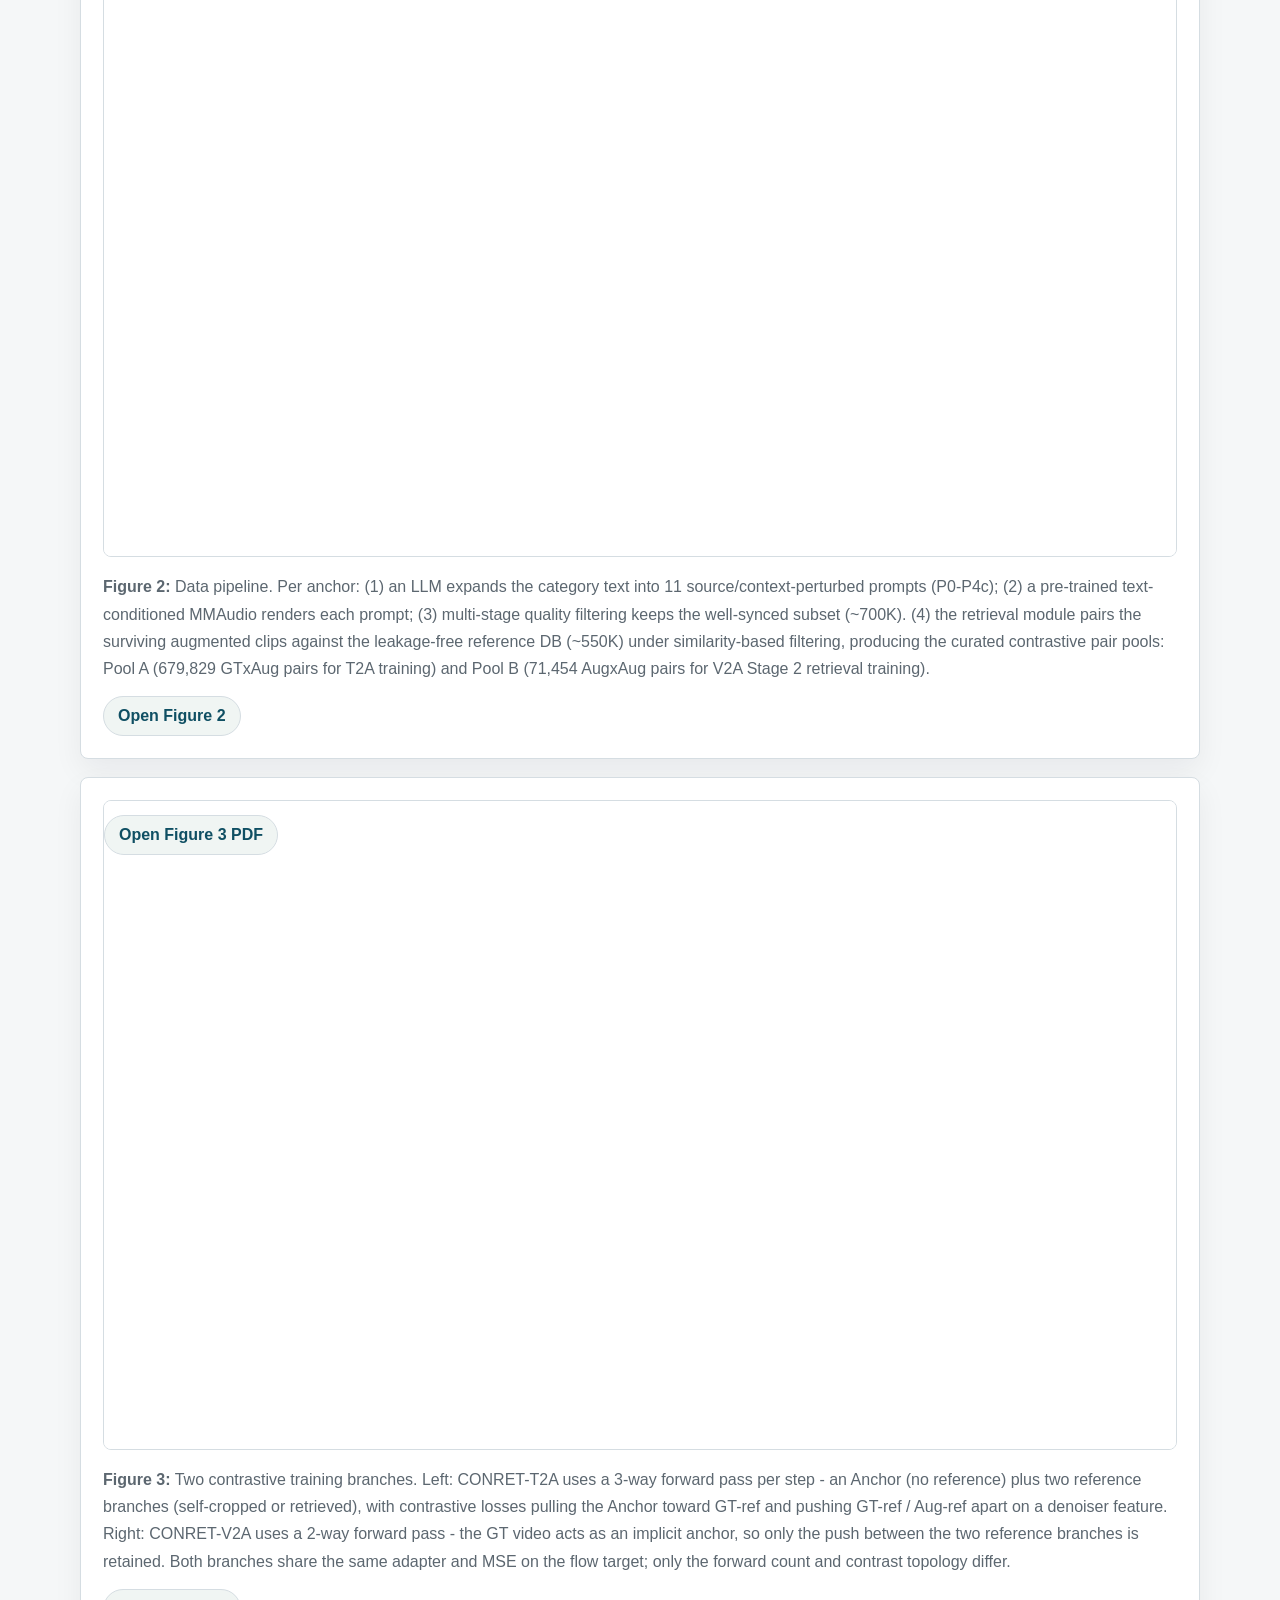
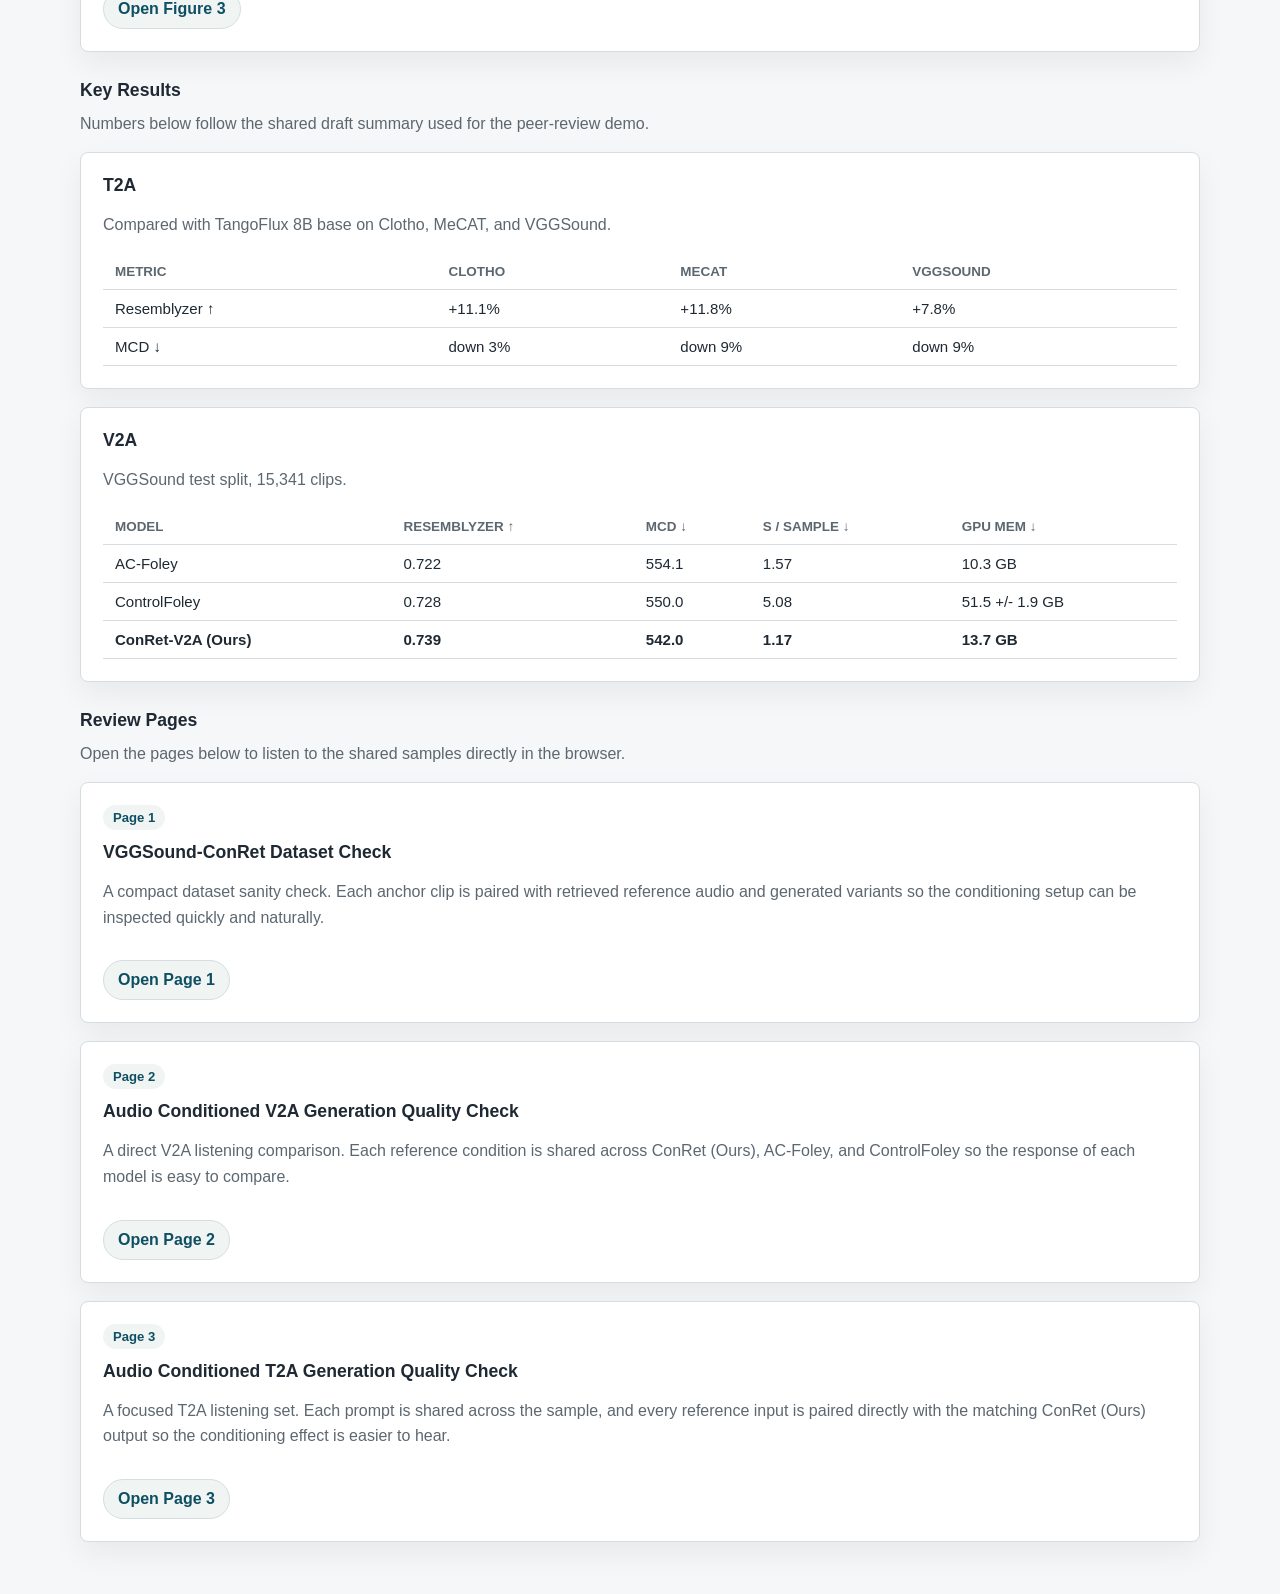
==== commit c27a5705: "Add overview figures to main page" ====
--- a/index.html
+++ b/index.html
@@ -40,10 +40,69 @@
         <article class="info-panel">
           <h2>Training Data</h2>
           <p>
-            Around 2M LLM-augmented audios from 182,614 VGGSound clips times 11 source/context prompt variants,
-            curated into 700K Stage 1 pairs and 71K Stage 2 contrastive pairs.
+            Around 2M LLM-augmented audios from 182,614 VGGSound clips × 11 source/context prompts; 
+            DeSync-filtered to 679K (114K unique GTs), curated into Pool A (679K GT×Aug) and Pool B (71K Aug×Aug retrieval).
           </p>
         </article>
+      </section>
+
+      <section class="figures-section">
+        <div class="section-head">
+          <h2>Figures</h2>
+        </div>
+
+        <div class="figure-stack">
+          <article class="figure-panel">
+            <div class="figure-viewer-wrap">
+              <object class="figure-viewer" data="figures/Figure1.pdf#view=FitH" type="application/pdf">
+                <a class="demo-link" href="figures/Figure1.pdf" target="_blank" rel="noopener">Open Figure 1 PDF</a>
+              </object>
+            </div>
+            <p class="figure-caption">
+              <strong>Figure 1:</strong> ConRet overview. Top: the three-step VGGSound-ConRet dataset creation -
+              (1) AF-Next caption generation and LLM-based prompt augmentation, (2) MMAudio audio rendering,
+              (3) retrieval of references from the 551K leakage-free pool. Middle: prior AC-V2A models train
+              with a self-reference cropped from the GT audio. Bottom: ConRet trains under a retrieval-augmented
+              contrastive forward where reference inputs can be either self-cropped or retrieved, and the two
+              output trajectories are contrasted against each other.
+            </p>
+            <a class="demo-link figure-link" href="figures/Figure1.pdf" target="_blank" rel="noopener">Open Figure 1</a>
+          </article>
+
+          <article class="figure-panel">
+            <div class="figure-viewer-wrap">
+              <object class="figure-viewer" data="figures/Figure2.pdf#view=FitH" type="application/pdf">
+                <a class="demo-link" href="figures/Figure2.pdf" target="_blank" rel="noopener">Open Figure 2 PDF</a>
+              </object>
+            </div>
+            <p class="figure-caption">
+              <strong>Figure 2:</strong> Data pipeline. Per anchor: (1) an LLM expands the category text into
+              11 source/context-perturbed prompts (P0-P4c); (2) a pre-trained text-conditioned MMAudio renders
+              each prompt; (3) multi-stage quality filtering keeps the well-synced subset (~700K). (4) the
+              retrieval module pairs the surviving augmented clips against the leakage-free reference DB (~550K)
+              under similarity-based filtering, producing the curated contrastive pair pools: Pool A (679,829
+              GTxAug pairs for T2A training) and Pool B (71,454 AugxAug pairs for V2A Stage 2 retrieval training).
+            </p>
+            <a class="demo-link figure-link" href="figures/Figure2.pdf" target="_blank" rel="noopener">Open Figure 2</a>
+          </article>
+
+          <article class="figure-panel">
+            <div class="figure-viewer-wrap">
+              <object class="figure-viewer" data="figures/Figure3.pdf#view=FitH" type="application/pdf">
+                <a class="demo-link" href="figures/Figure3.pdf" target="_blank" rel="noopener">Open Figure 3 PDF</a>
+              </object>
+            </div>
+            <p class="figure-caption">
+              <strong>Figure 3:</strong> Two contrastive training branches. Left: CONRET-T2A uses a 3-way forward
+              pass per step - an Anchor (no reference) plus two reference branches (self-cropped or retrieved),
+              with contrastive losses pulling the Anchor toward GT-ref and pushing GT-ref / Aug-ref apart on a
+              denoiser feature. Right: CONRET-V2A uses a 2-way forward pass - the GT video acts as an implicit
+              anchor, so only the push between the two reference branches is retained. Both branches share the
+              same adapter and MSE on the flow target; only the forward count and contrast topology differ.
+            </p>
+            <a class="demo-link figure-link" href="figures/Figure3.pdf" target="_blank" rel="noopener">Open Figure 3</a>
+          </article>
+        </div>
       </section>
 
       <section class="results-section">
--- a/styles.css
+++ b/styles.css
@@ -25,6 +25,7 @@
   background: var(--bg);
   color: var(--text);
   font-family: Inter, "Segoe UI", Arial, sans-serif;
+  overflow-x: hidden;
 }
 
 a {
@@ -125,7 +126,8 @@
 
 .landing-grid,
 .page-card-grid,
-.results-grid {
+.results-grid,
+.figure-stack {
   display: grid;
   gap: 18px;
 }
@@ -138,7 +140,8 @@
 .info-panel,
 .result-panel,
 .page-card,
-.footnote-section {
+.footnote-section,
+.figure-panel {
   padding: 22px;
   border: 1px solid var(--line);
   border-radius: var(--radius);
@@ -156,6 +159,7 @@
 }
 
 .results-section,
+.figures-section,
 .pages-section,
 .footnote-section {
   margin-top: 28px;
@@ -171,6 +175,36 @@
 
 .results-grid {
   grid-template-columns: 1fr;
+}
+
+.figure-stack {
+  grid-template-columns: 1fr;
+}
+
+.figure-viewer-wrap {
+  border: 1px solid var(--line);
+  border-radius: var(--radius);
+  overflow: hidden;
+  background: #ffffff;
+}
+
+.figure-viewer {
+  display: block;
+  width: 100%;
+  height: min(72vh, 760px);
+  min-height: 440px;
+  border: 0;
+  background: #ffffff;
+}
+
+.figure-caption {
+  margin: 16px 0 0;
+  color: var(--muted);
+  line-height: 1.7;
+}
+
+.figure-link {
+  margin-top: 16px;
 }
 
 .table-wrap {
@@ -231,6 +265,7 @@
   width: min(var(--page-width), calc(100vw - 28px));
   margin: 0 auto;
   padding: 22px 0 44px;
+  min-width: 0;
 }
 
 .page-intro {
@@ -240,6 +275,7 @@
 .sample-list {
   display: grid;
   gap: 18px;
+  min-width: 0;
 }
 
 .sample-block {
@@ -248,6 +284,8 @@
   border-radius: var(--radius);
   background: var(--surface);
   box-shadow: var(--shadow);
+  min-width: 0;
+  overflow-x: hidden;
 }
 
 .sample-head {
@@ -283,6 +321,9 @@
   overflow-x: auto;
   overflow-y: hidden;
   padding-bottom: 6px;
+  max-width: 100%;
+  min-width: 0;
+  overscroll-behavior-x: contain;
 }
 
 .v2a-compare {
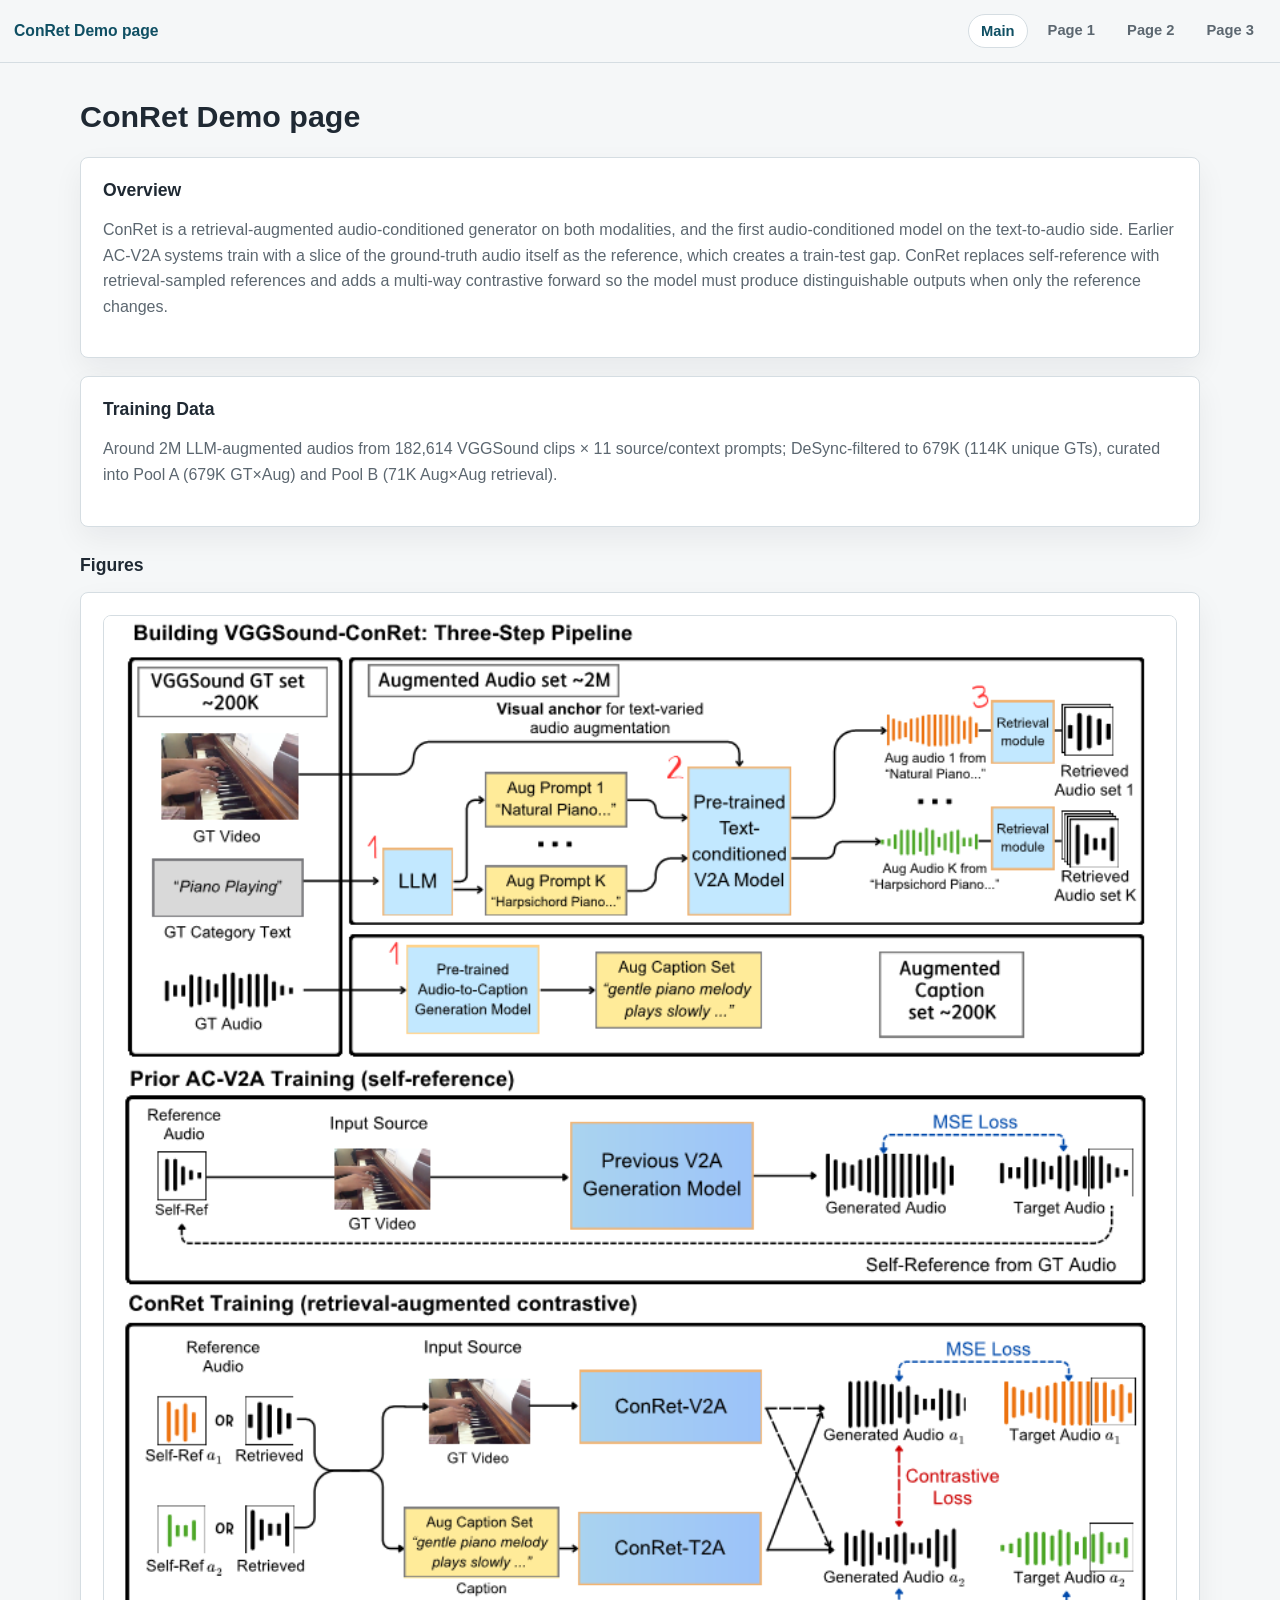
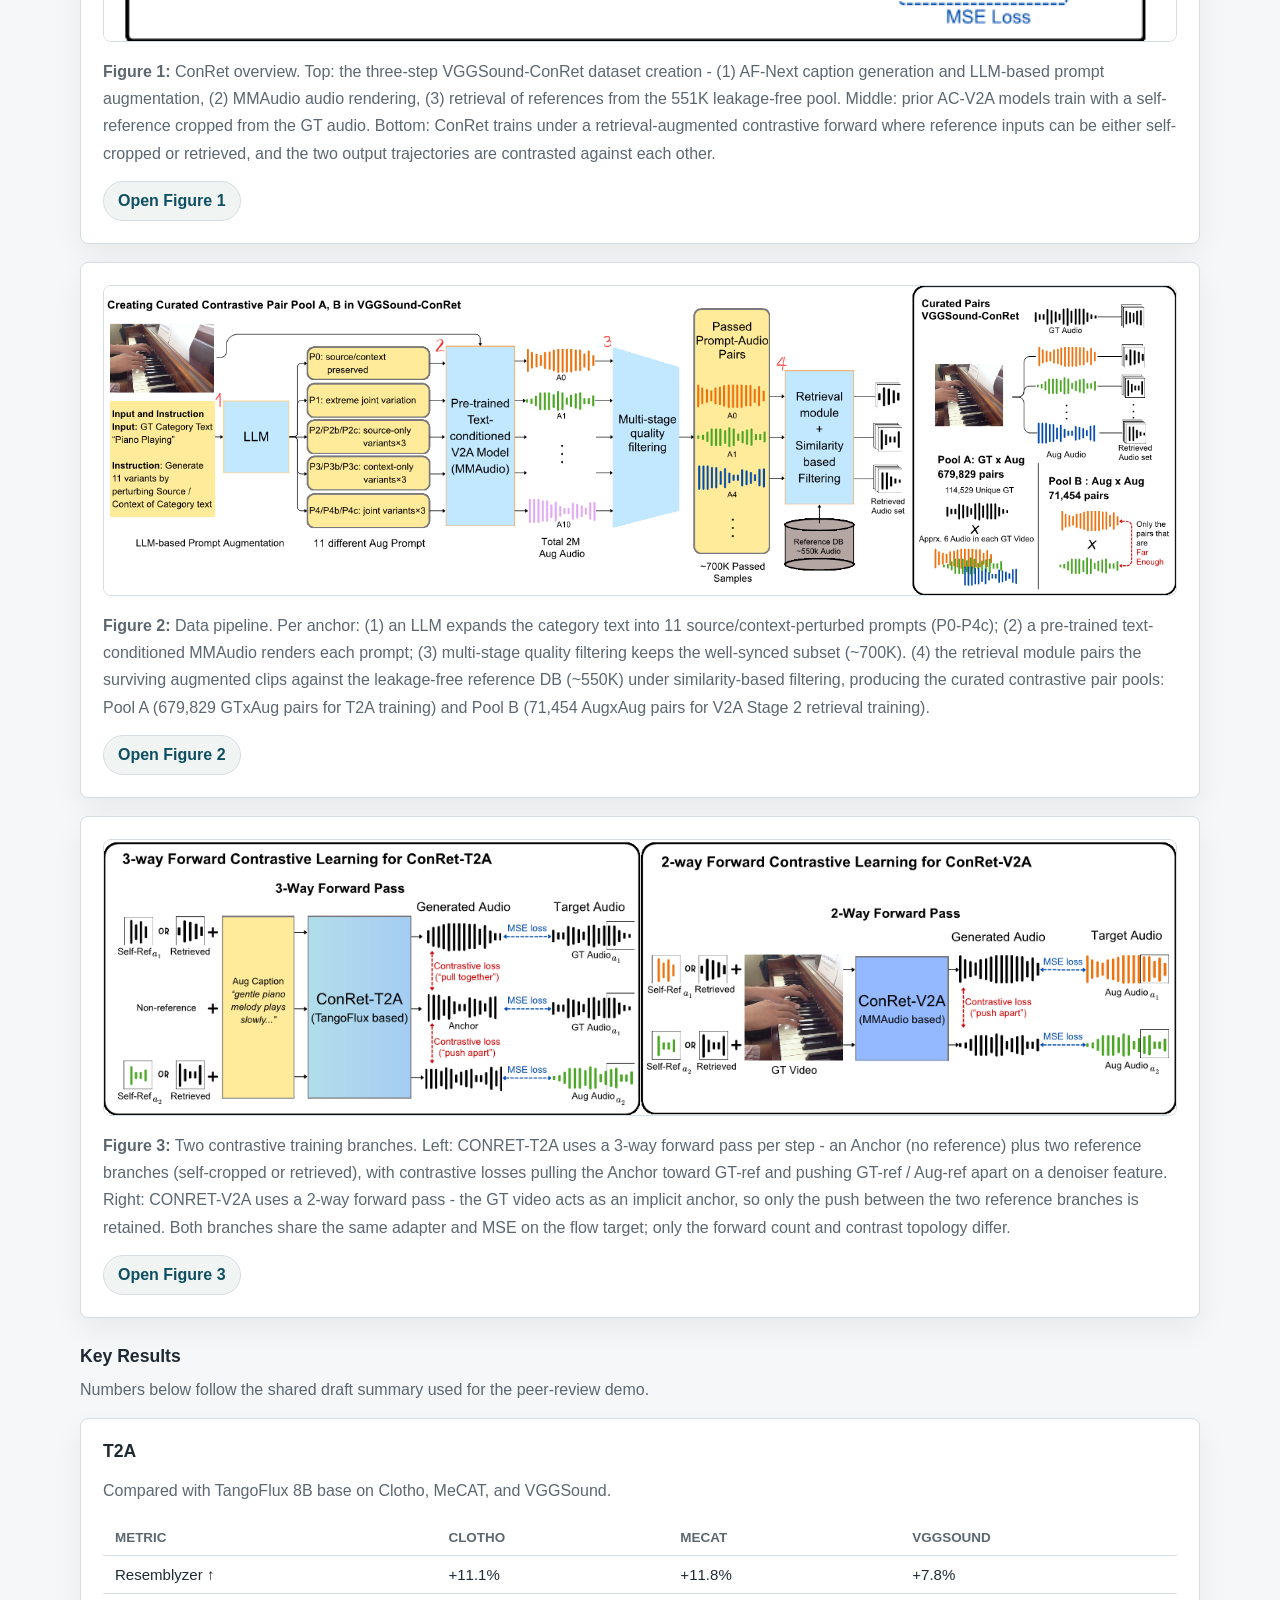
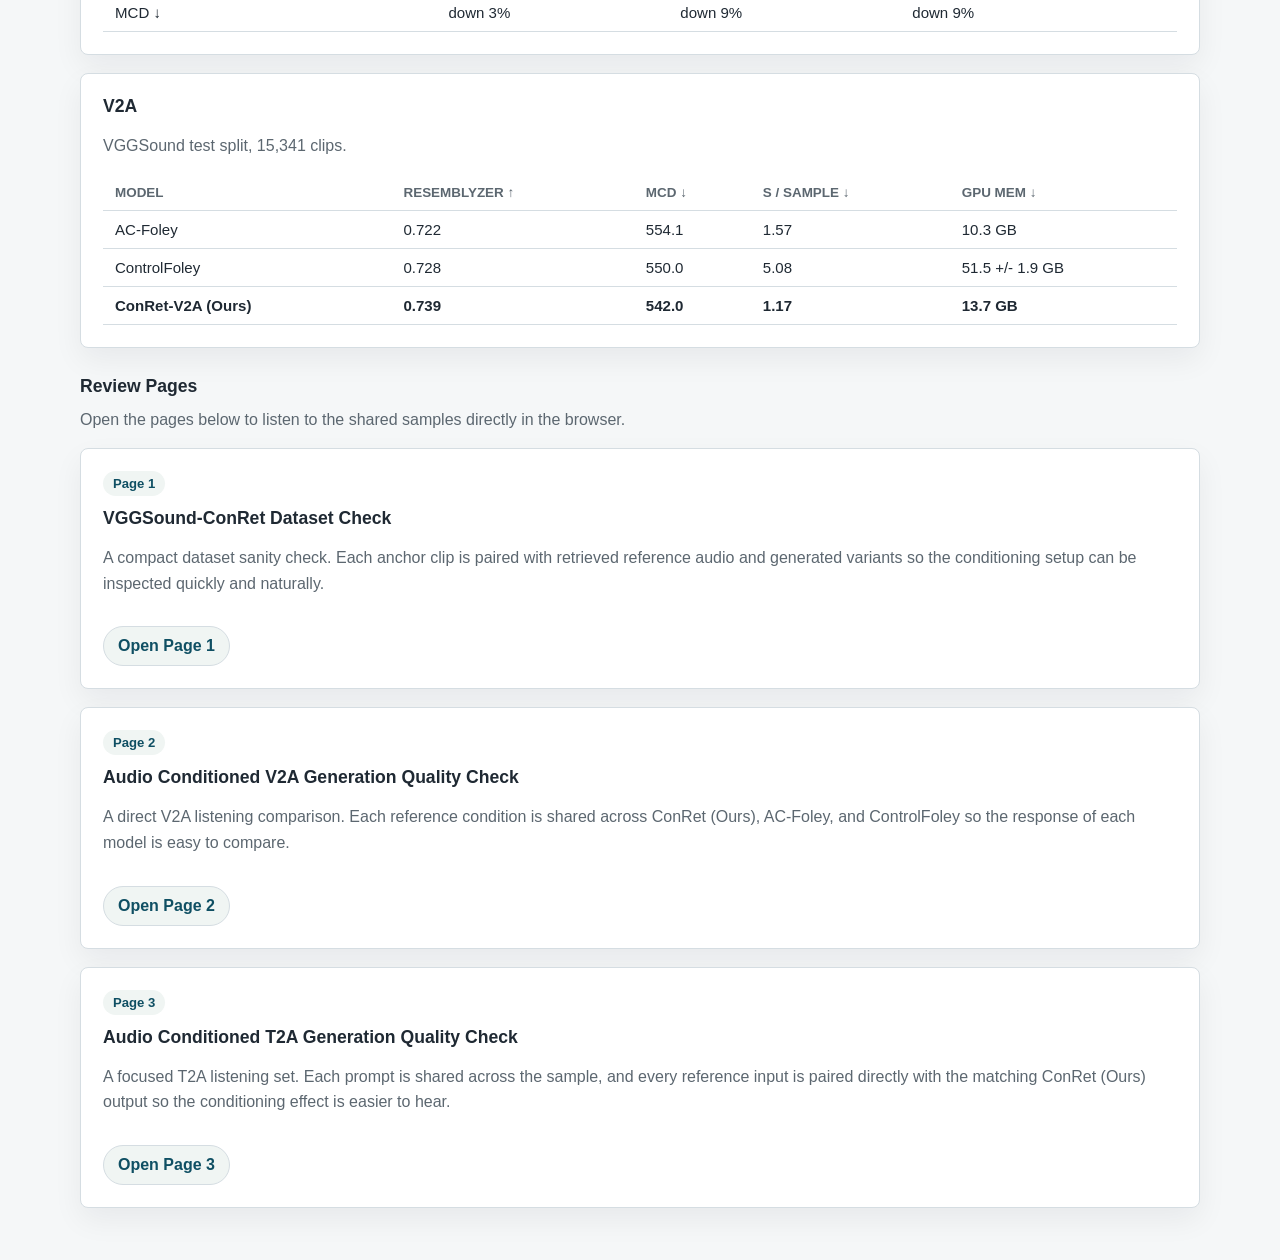
==== commit 215ca51e: "Switch main-page figures from PDFs to PNGs" ====
--- a/index.html
+++ b/index.html
@@ -54,9 +54,7 @@
         <div class="figure-stack">
           <article class="figure-panel">
             <div class="figure-viewer-wrap">
-              <object class="figure-viewer" data="figures/Figure1.pdf#view=FitH" type="application/pdf">
-                <a class="demo-link" href="figures/Figure1.pdf" target="_blank" rel="noopener">Open Figure 1 PDF</a>
-              </object>
+              <img class="figure-image" src="figures/Figure1_1.png" alt="Figure 1. ConRet overview.">
             </div>
             <p class="figure-caption">
               <strong>Figure 1:</strong> ConRet overview. Top: the three-step VGGSound-ConRet dataset creation -
@@ -66,14 +64,12 @@
               contrastive forward where reference inputs can be either self-cropped or retrieved, and the two
               output trajectories are contrasted against each other.
             </p>
-            <a class="demo-link figure-link" href="figures/Figure1.pdf" target="_blank" rel="noopener">Open Figure 1</a>
+            <a class="demo-link figure-link" href="figures/Figure1_1.png" target="_blank" rel="noopener">Open Figure 1</a>
           </article>
 
           <article class="figure-panel">
             <div class="figure-viewer-wrap">
-              <object class="figure-viewer" data="figures/Figure2.pdf#view=FitH" type="application/pdf">
-                <a class="demo-link" href="figures/Figure2.pdf" target="_blank" rel="noopener">Open Figure 2 PDF</a>
-              </object>
+              <img class="figure-image" src="figures/Figure2_1.png" alt="Figure 2. Data pipeline.">
             </div>
             <p class="figure-caption">
               <strong>Figure 2:</strong> Data pipeline. Per anchor: (1) an LLM expands the category text into
@@ -83,14 +79,12 @@
               under similarity-based filtering, producing the curated contrastive pair pools: Pool A (679,829
               GTxAug pairs for T2A training) and Pool B (71,454 AugxAug pairs for V2A Stage 2 retrieval training).
             </p>
-            <a class="demo-link figure-link" href="figures/Figure2.pdf" target="_blank" rel="noopener">Open Figure 2</a>
+            <a class="demo-link figure-link" href="figures/Figure2_1.png" target="_blank" rel="noopener">Open Figure 2</a>
           </article>
 
           <article class="figure-panel">
             <div class="figure-viewer-wrap">
-              <object class="figure-viewer" data="figures/Figure3.pdf#view=FitH" type="application/pdf">
-                <a class="demo-link" href="figures/Figure3.pdf" target="_blank" rel="noopener">Open Figure 3 PDF</a>
-              </object>
+              <img class="figure-image" src="figures/Figure3_1.png" alt="Figure 3. Two contrastive training branches.">
             </div>
             <p class="figure-caption">
               <strong>Figure 3:</strong> Two contrastive training branches. Left: CONRET-T2A uses a 3-way forward
@@ -100,7 +94,7 @@
               anchor, so only the push between the two reference branches is retained. Both branches share the
               same adapter and MSE on the flow target; only the forward count and contrast topology differ.
             </p>
-            <a class="demo-link figure-link" href="figures/Figure3.pdf" target="_blank" rel="noopener">Open Figure 3</a>
+            <a class="demo-link figure-link" href="figures/Figure3_1.png" target="_blank" rel="noopener">Open Figure 3</a>
           </article>
         </div>
       </section>
--- a/styles.css
+++ b/styles.css
@@ -188,12 +188,10 @@
   background: #ffffff;
 }
 
-.figure-viewer {
+.figure-image {
   display: block;
   width: 100%;
-  height: min(72vh, 760px);
-  min-height: 440px;
-  border: 0;
+  height: auto;
   background: #ffffff;
 }
 
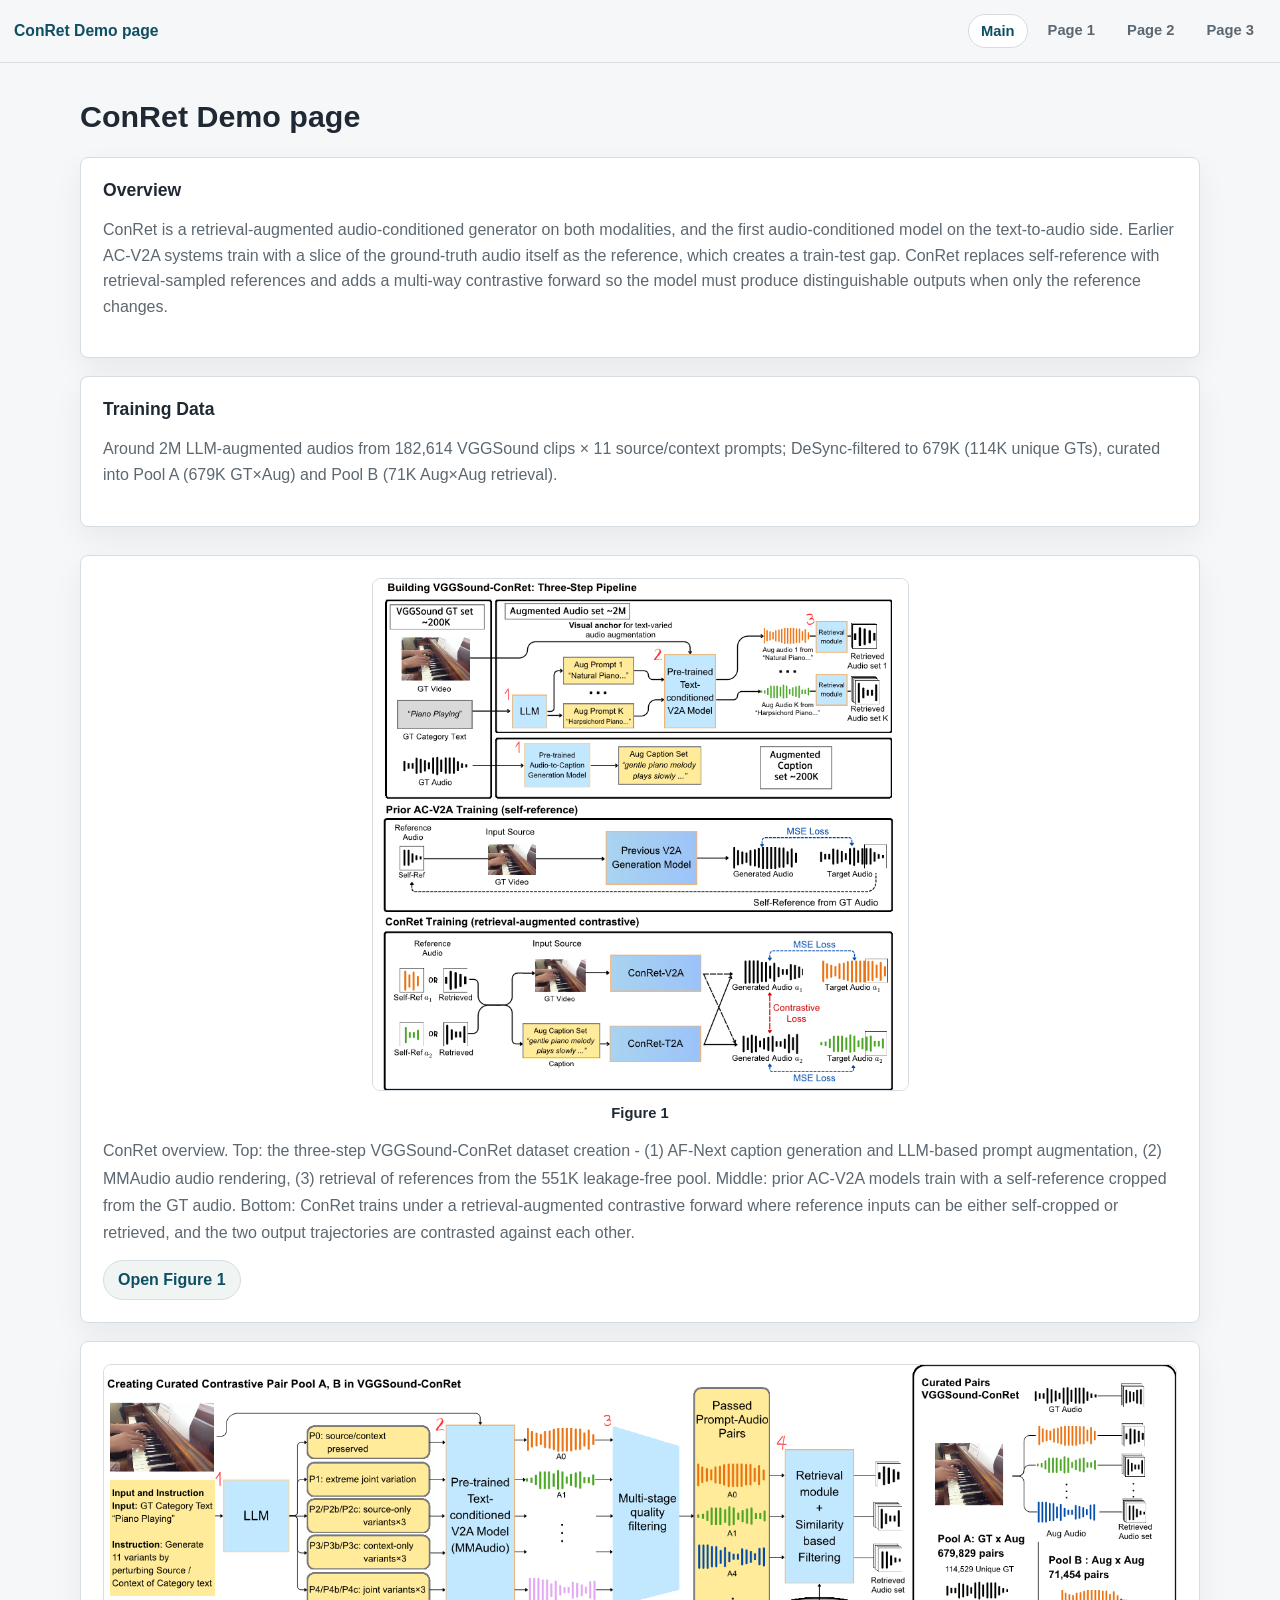
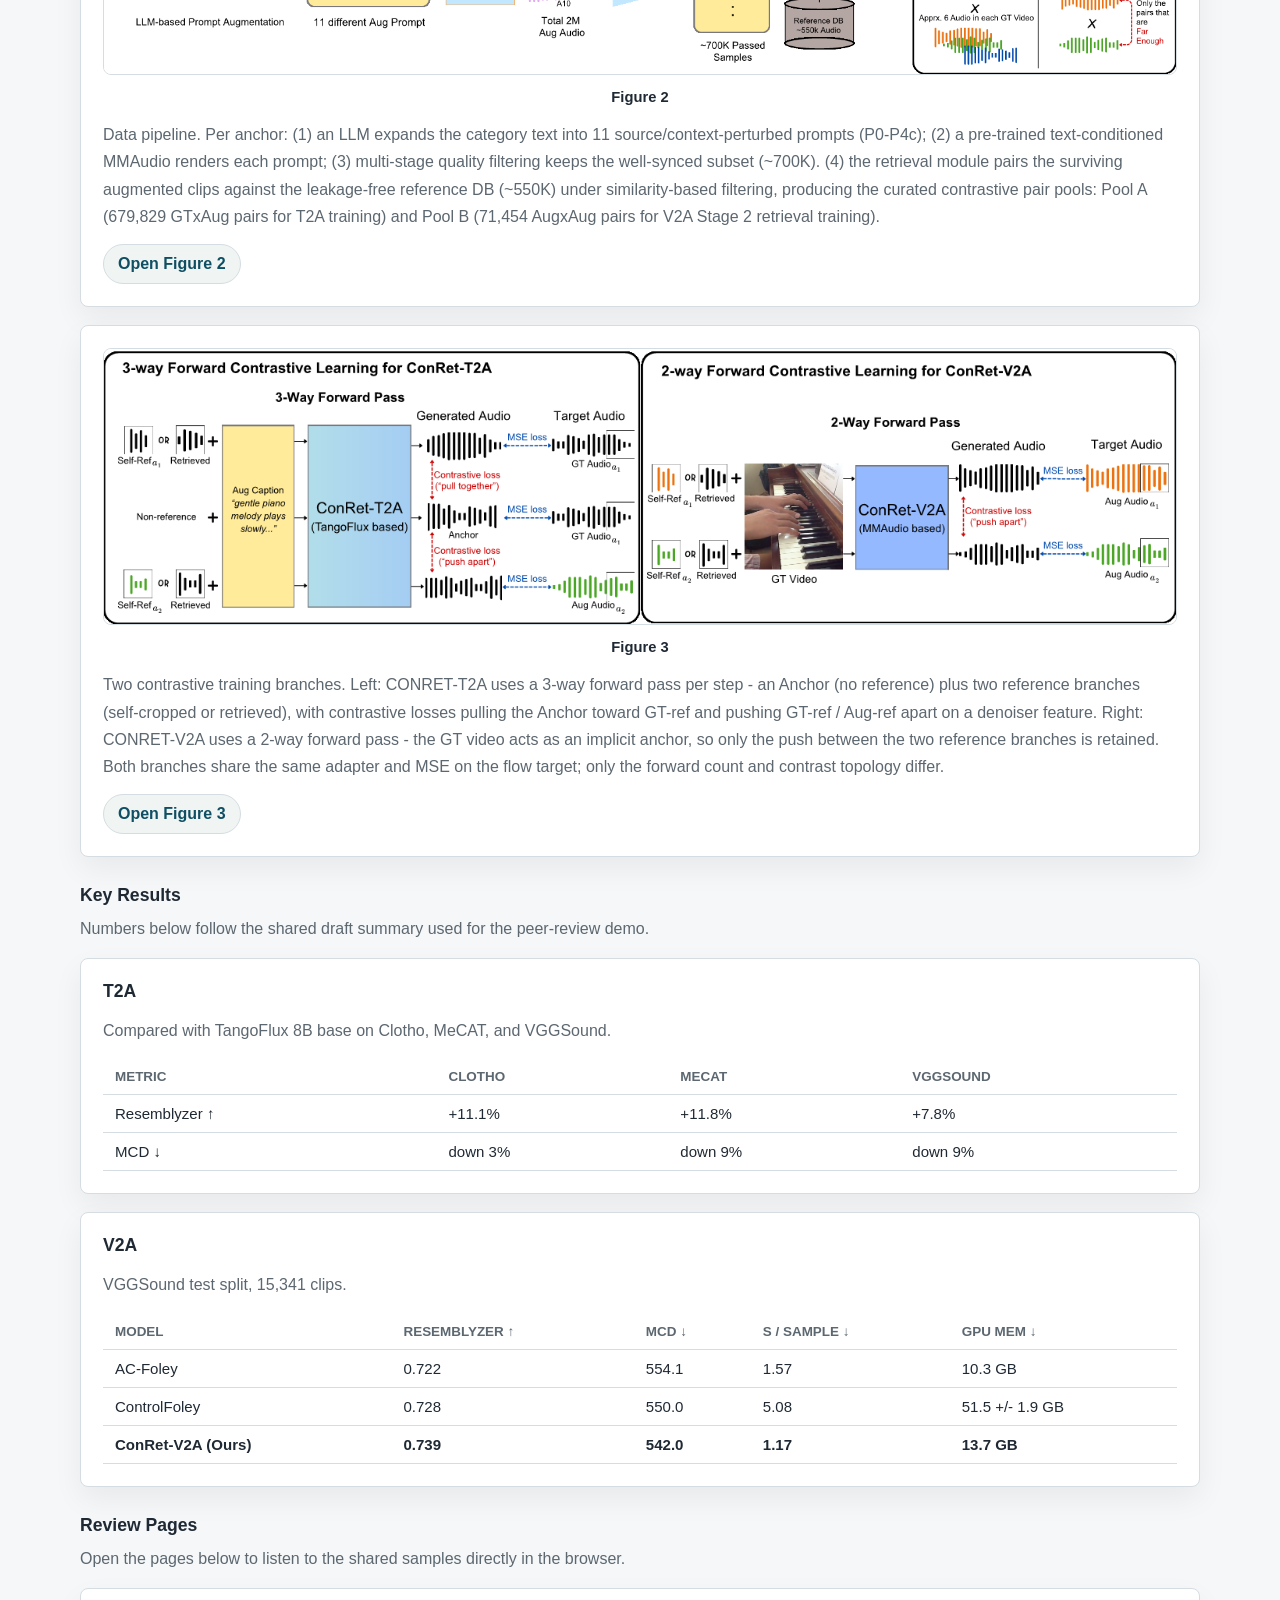
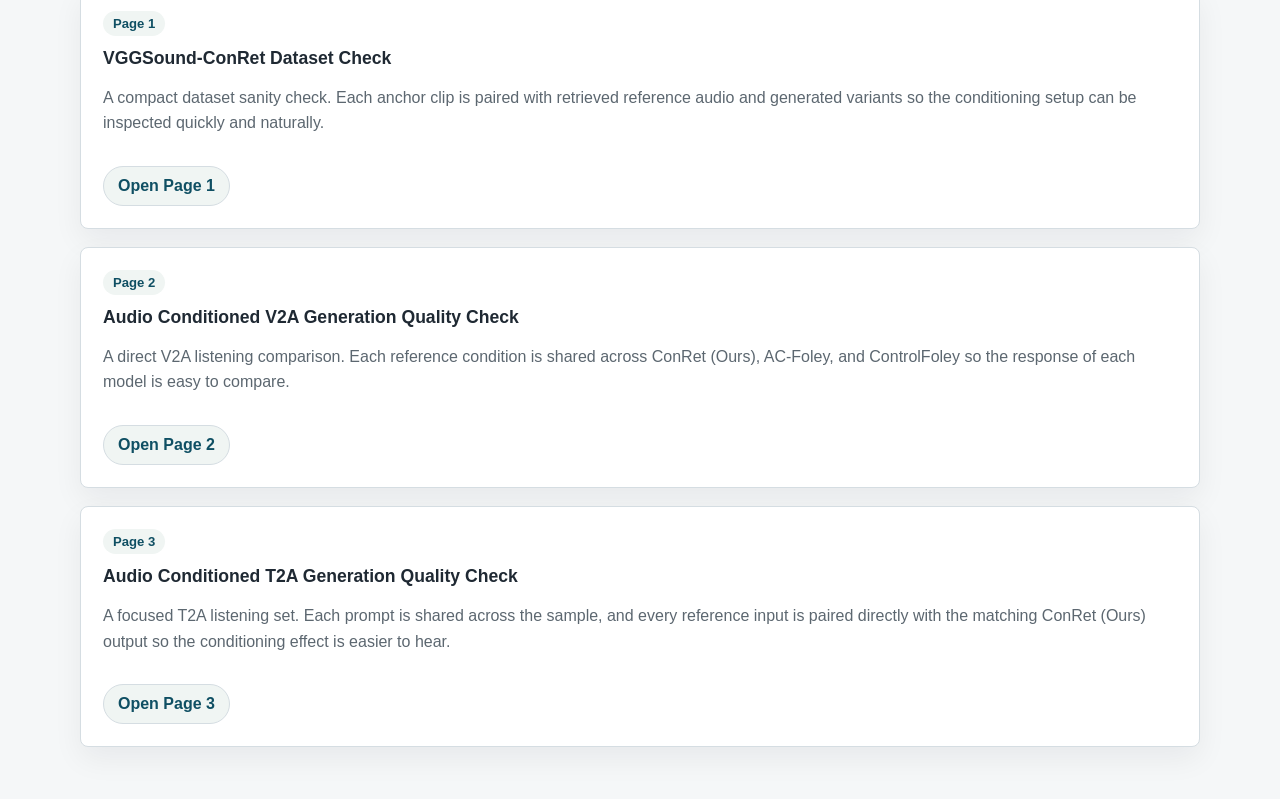
==== commit 6074eecf: "Refine main-page figure labels and sizing" ====
--- a/index.html
+++ b/index.html
@@ -47,17 +47,14 @@
       </section>
 
       <section class="figures-section">
-        <div class="section-head">
-          <h2>Figures</h2>
-        </div>
-
         <div class="figure-stack">
-          <article class="figure-panel">
+          <article class="figure-panel is-compact">
             <div class="figure-viewer-wrap">
               <img class="figure-image" src="figures/Figure1_1.png" alt="Figure 1. ConRet overview.">
             </div>
+            <div class="figure-name">Figure 1</div>
             <p class="figure-caption">
-              <strong>Figure 1:</strong> ConRet overview. Top: the three-step VGGSound-ConRet dataset creation -
+              ConRet overview. Top: the three-step VGGSound-ConRet dataset creation -
               (1) AF-Next caption generation and LLM-based prompt augmentation, (2) MMAudio audio rendering,
               (3) retrieval of references from the 551K leakage-free pool. Middle: prior AC-V2A models train
               with a self-reference cropped from the GT audio. Bottom: ConRet trains under a retrieval-augmented
@@ -71,8 +68,9 @@
             <div class="figure-viewer-wrap">
               <img class="figure-image" src="figures/Figure2_1.png" alt="Figure 2. Data pipeline.">
             </div>
+            <div class="figure-name">Figure 2</div>
             <p class="figure-caption">
-              <strong>Figure 2:</strong> Data pipeline. Per anchor: (1) an LLM expands the category text into
+              Data pipeline. Per anchor: (1) an LLM expands the category text into
               11 source/context-perturbed prompts (P0-P4c); (2) a pre-trained text-conditioned MMAudio renders
               each prompt; (3) multi-stage quality filtering keeps the well-synced subset (~700K). (4) the
               retrieval module pairs the surviving augmented clips against the leakage-free reference DB (~550K)
@@ -86,8 +84,9 @@
             <div class="figure-viewer-wrap">
               <img class="figure-image" src="figures/Figure3_1.png" alt="Figure 3. Two contrastive training branches.">
             </div>
+            <div class="figure-name">Figure 3</div>
             <p class="figure-caption">
-              <strong>Figure 3:</strong> Two contrastive training branches. Left: CONRET-T2A uses a 3-way forward
+              Two contrastive training branches. Left: CONRET-T2A uses a 3-way forward
               pass per step - an Anchor (no reference) plus two reference branches (self-cropped or retrieved),
               with contrastive losses pulling the Anchor toward GT-ref and pushing GT-ref / Aug-ref apart on a
               denoiser feature. Right: CONRET-V2A uses a 2-way forward pass - the GT video acts as an implicit
--- a/styles.css
+++ b/styles.css
@@ -181,6 +181,11 @@
   grid-template-columns: 1fr;
 }
 
+.figure-panel.is-compact .figure-viewer-wrap {
+  width: 50%;
+  margin: 0 auto;
+}
+
 .figure-viewer-wrap {
   border: 1px solid var(--line);
   border-radius: var(--radius);
@@ -199,6 +204,14 @@
   margin: 16px 0 0;
   color: var(--muted);
   line-height: 1.7;
+}
+
+.figure-name {
+  margin-top: 14px;
+  text-align: center;
+  color: var(--text);
+  font-size: 0.92rem;
+  font-weight: 700;
 }
 
 .figure-link {
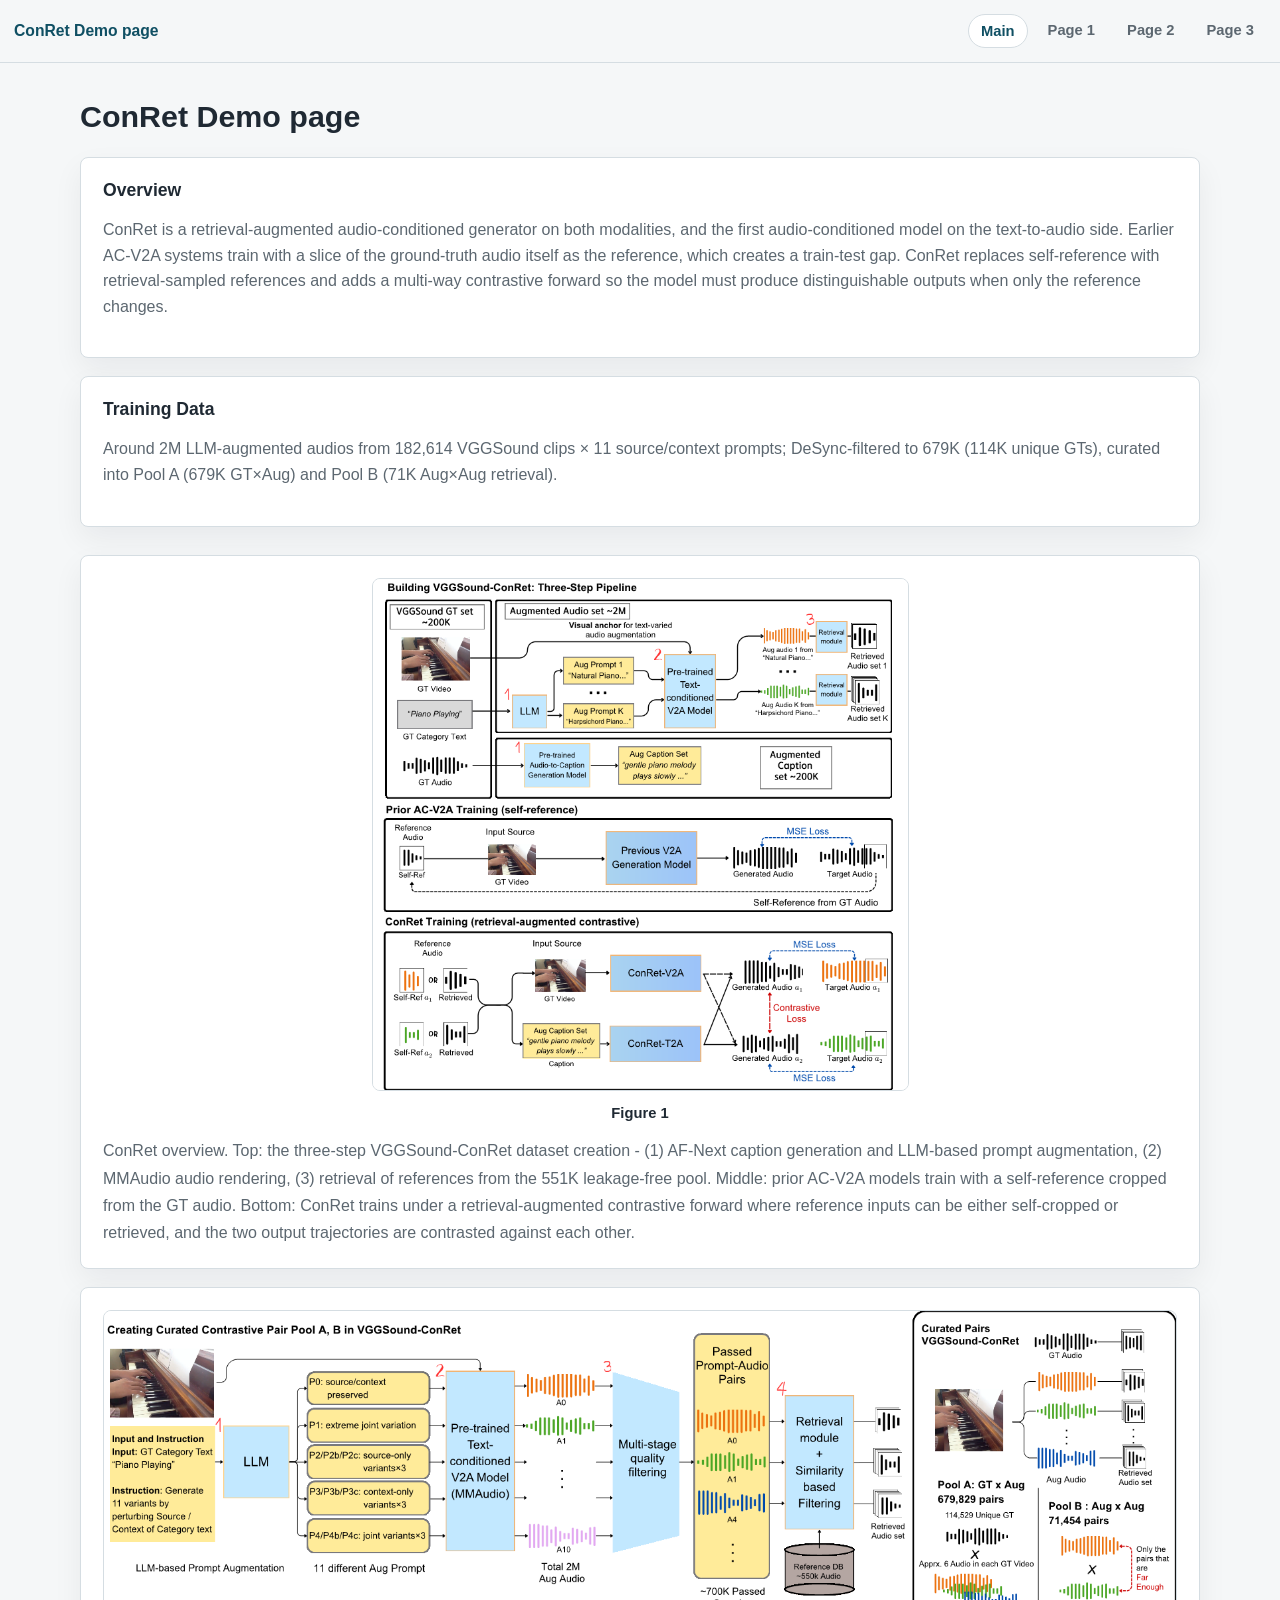
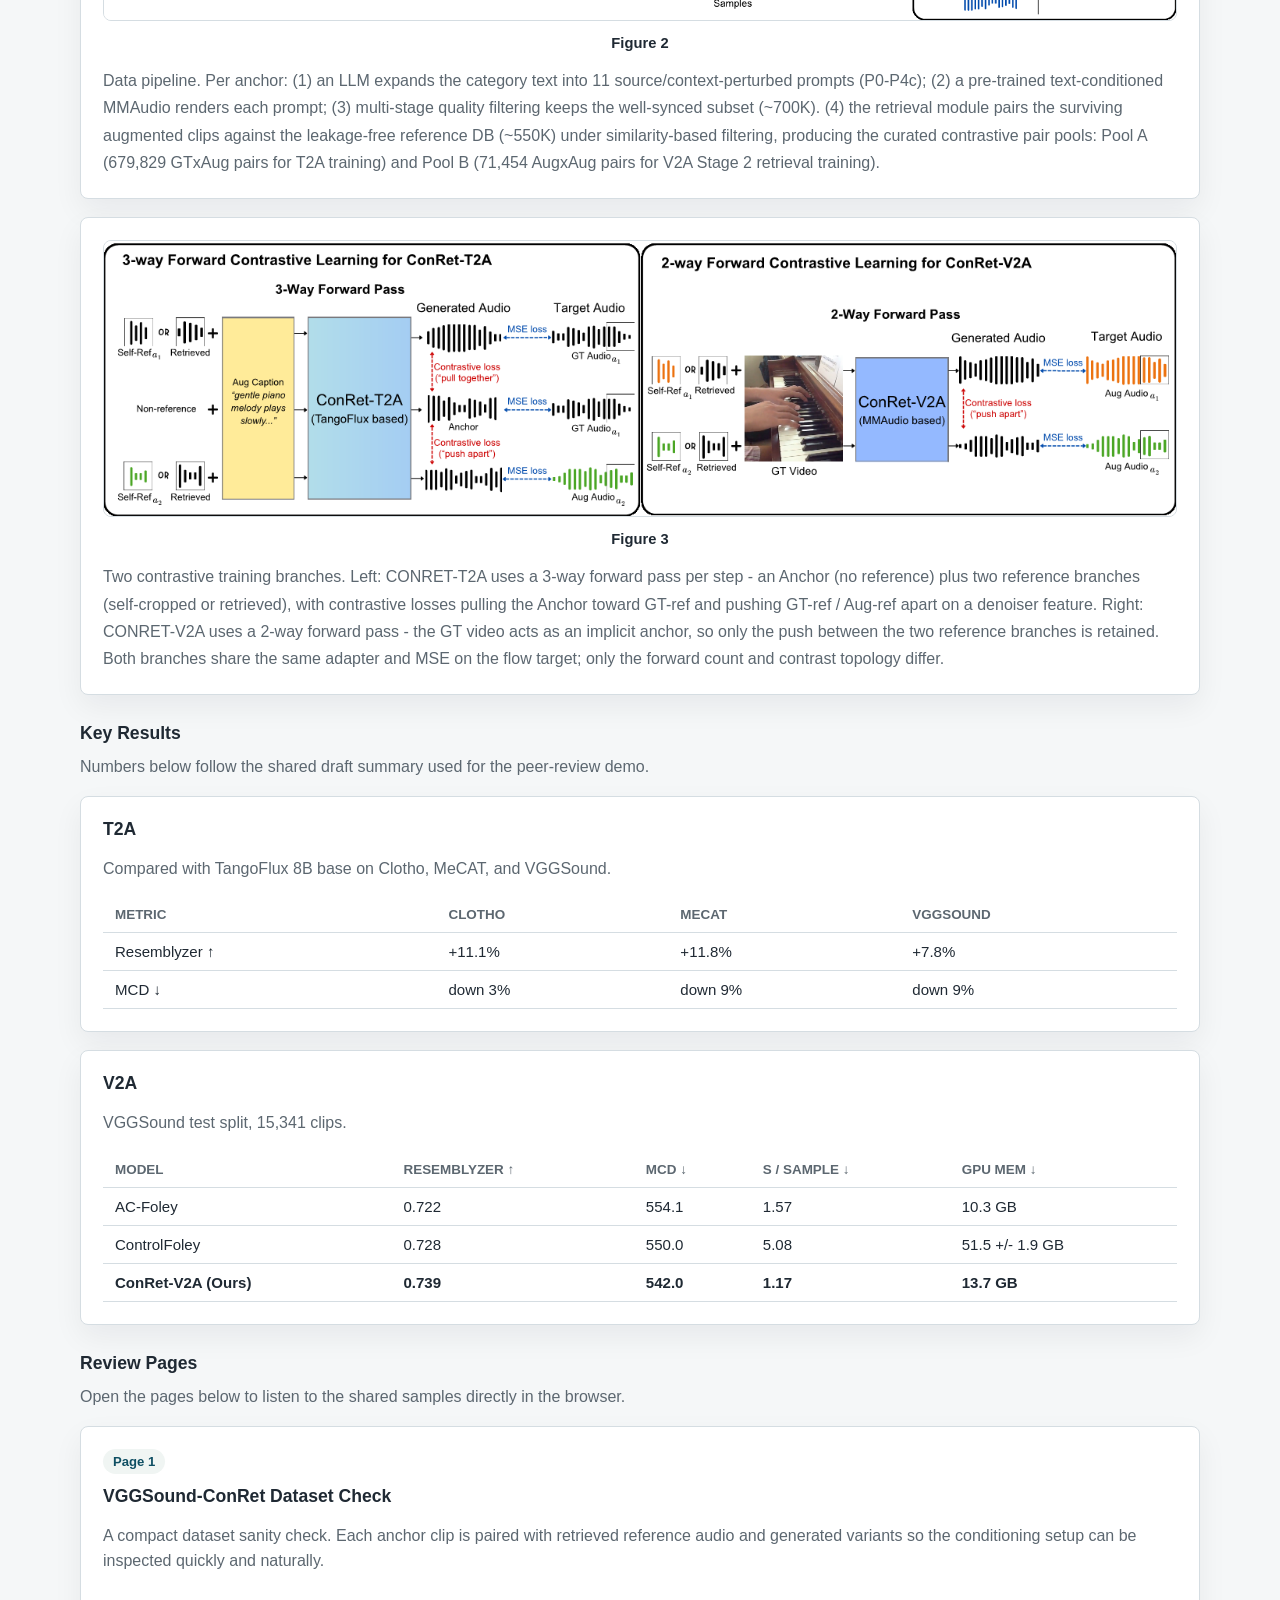
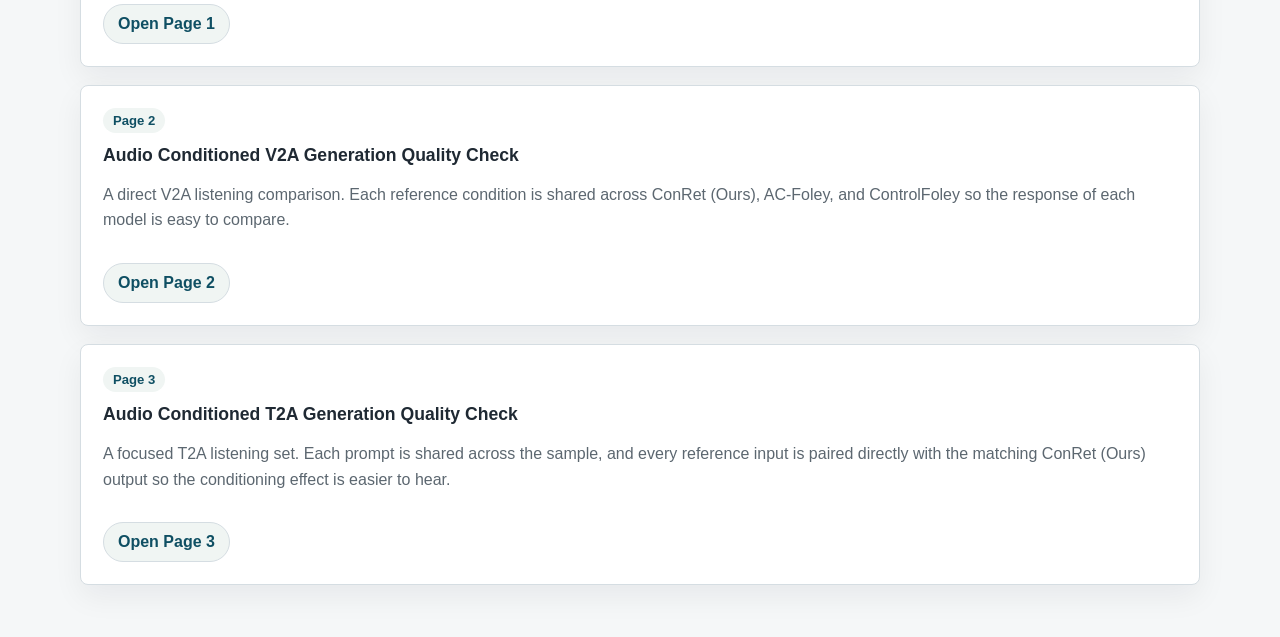
==== commit d9cb5c78: "Make overview figures directly clickable" ====
--- a/index.html
+++ b/index.html
@@ -49,9 +49,11 @@
       <section class="figures-section">
         <div class="figure-stack">
           <article class="figure-panel is-compact">
-            <div class="figure-viewer-wrap">
-              <img class="figure-image" src="figures/Figure1_1.png" alt="Figure 1. ConRet overview.">
-            </div>
+            <a class="figure-viewer-link" href="figures/Figure1_1.png" target="_blank" rel="noopener">
+              <div class="figure-viewer-wrap">
+                <img class="figure-image" src="figures/Figure1_1.png" alt="Figure 1. ConRet overview.">
+              </div>
+            </a>
             <div class="figure-name">Figure 1</div>
             <p class="figure-caption">
               ConRet overview. Top: the three-step VGGSound-ConRet dataset creation -
@@ -61,13 +63,14 @@
               contrastive forward where reference inputs can be either self-cropped or retrieved, and the two
               output trajectories are contrasted against each other.
             </p>
-            <a class="demo-link figure-link" href="figures/Figure1_1.png" target="_blank" rel="noopener">Open Figure 1</a>
           </article>
 
           <article class="figure-panel">
-            <div class="figure-viewer-wrap">
-              <img class="figure-image" src="figures/Figure2_1.png" alt="Figure 2. Data pipeline.">
-            </div>
+            <a class="figure-viewer-link" href="figures/Figure2_1.png" target="_blank" rel="noopener">
+              <div class="figure-viewer-wrap">
+                <img class="figure-image" src="figures/Figure2_1.png" alt="Figure 2. Data pipeline.">
+              </div>
+            </a>
             <div class="figure-name">Figure 2</div>
             <p class="figure-caption">
               Data pipeline. Per anchor: (1) an LLM expands the category text into
@@ -77,13 +80,14 @@
               under similarity-based filtering, producing the curated contrastive pair pools: Pool A (679,829
               GTxAug pairs for T2A training) and Pool B (71,454 AugxAug pairs for V2A Stage 2 retrieval training).
             </p>
-            <a class="demo-link figure-link" href="figures/Figure2_1.png" target="_blank" rel="noopener">Open Figure 2</a>
           </article>
 
           <article class="figure-panel">
-            <div class="figure-viewer-wrap">
-              <img class="figure-image" src="figures/Figure3_1.png" alt="Figure 3. Two contrastive training branches.">
-            </div>
+            <a class="figure-viewer-link" href="figures/Figure3_1.png" target="_blank" rel="noopener">
+              <div class="figure-viewer-wrap">
+                <img class="figure-image" src="figures/Figure3_1.png" alt="Figure 3. Two contrastive training branches.">
+              </div>
+            </a>
             <div class="figure-name">Figure 3</div>
             <p class="figure-caption">
               Two contrastive training branches. Left: CONRET-T2A uses a 3-way forward
@@ -93,7 +97,6 @@
               anchor, so only the push between the two reference branches is retained. Both branches share the
               same adapter and MSE on the flow target; only the forward count and contrast topology differ.
             </p>
-            <a class="demo-link figure-link" href="figures/Figure3_1.png" target="_blank" rel="noopener">Open Figure 3</a>
           </article>
         </div>
       </section>
--- a/styles.css
+++ b/styles.css
@@ -186,6 +186,11 @@
   margin: 0 auto;
 }
 
+.figure-viewer-link {
+  display: block;
+  text-decoration: none;
+}
+
 .figure-viewer-wrap {
   border: 1px solid var(--line);
   border-radius: var(--radius);
@@ -212,10 +217,6 @@
   color: var(--text);
   font-size: 0.92rem;
   font-weight: 700;
-}
-
-.figure-link {
-  margin-top: 16px;
 }
 
 .table-wrap {
